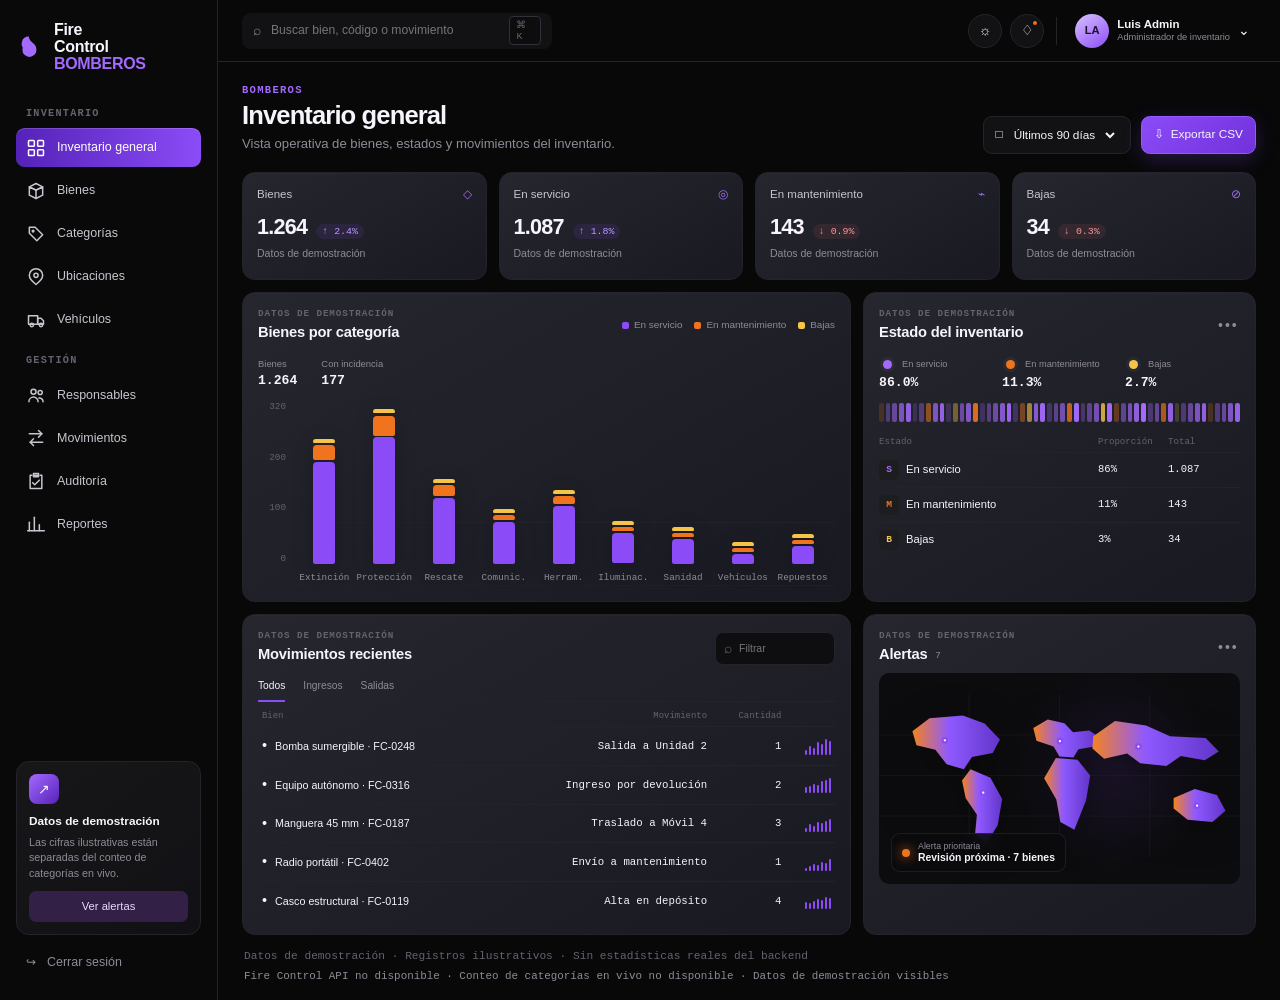
==== frontend/index.html @ 072c1e14 "build dashboard v1" ====
<!doctype html>
<html lang="es">
<head>
  <meta charset="utf-8">
  <meta name="viewport" content="width=device-width, initial-scale=1">
  <meta name="description" content="Panel de demostración de inventario para Fire Control Bomberos.">
  <title>Fire Control — Inventario general</title>
  <link rel="stylesheet" href="css/tokens.css">
  <link rel="stylesheet" href="css/components.css">
  <link rel="stylesheet" href="css/layout.css">
  <script src="js/data.js" defer></script>
  <script src="js/render.js" defer></script>
  <script src="js/app.js" defer></script>
</head>
<body>
  <a class="skip-link" href="#main-content">Saltar al contenido del inventario</a>
  <div class="app-shell">
    <aside class="sidebar" aria-label="Navegación principal">
      <a class="brand" href="#main-content" aria-label="Fire Control Bomberos, inventario general">
        <span class="brand-mark" aria-hidden="true">
          <svg viewBox="0 0 24 24" fill="var(--violet-bright)" xmlns="http://www.w3.org/2000/svg">
            <path d="M8.5 14.5A6 6 0 0 1 11 3c0 2.5 2 4.5 4 6 1.5 1.1 2.5 3 2.5 5.5a6 6 0 0 1-12 0c0-1.5.5-3.5 3-6 0 2.5 0 4 0 6Z"/>
          </svg>
        </span>
        <span class="brand-name"><span>Fire</span><span>Control</span><span>BOMBEROS</span></span>
      </a>

      <nav class="primary-nav" aria-label="Secciones del inventario">
        <p class="nav-label">Inventario</p>
        <button class="nav-item is-active" type="button" data-view="Inventario general" aria-current="page">
          <span class="nav-icon" aria-hidden="true"><svg viewBox="0 0 24 24" fill="none" stroke="currentColor" stroke-width="1.8" stroke-linecap="round" stroke-linejoin="round"><rect x="3" y="3" width="7" height="7" rx="1"/><rect x="14" y="3" width="7" height="7" rx="1"/><rect x="3" y="14" width="7" height="7" rx="1"/><rect x="14" y="14" width="7" height="7" rx="1"/></svg></span><span>Inventario general</span>
        </button>
        <button class="nav-item" type="button" data-view="Bienes">
          <span class="nav-icon" aria-hidden="true"><svg viewBox="0 0 24 24" fill="none" stroke="currentColor" stroke-width="1.8" stroke-linecap="round" stroke-linejoin="round"><path d="m4 7 8-4 8 4-8 4-8-4Z"/><path d="m4 7 8 4 8-4v10l-8 4-8-4V7Z"/><path d="M12 11v10"/></svg></span><span>Bienes</span>
        </button>
        <button class="nav-item" type="button" data-view="Categorías">
          <span class="nav-icon" aria-hidden="true"><svg viewBox="0 0 24 24" fill="none" stroke="currentColor" stroke-width="1.8" stroke-linecap="round" stroke-linejoin="round"><path d="M20 13 13 20l-9-9V4h7l9 9Z"/><circle cx="8.5" cy="8.5" r="1"/></svg></span><span>Categorías</span>
        </button>
        <button class="nav-item" type="button" data-view="Ubicaciones">
          <span class="nav-icon" aria-hidden="true"><svg viewBox="0 0 24 24" fill="none" stroke="currentColor" stroke-width="1.8" stroke-linecap="round" stroke-linejoin="round"><path d="M20 10c0 5-8 11-8 11S4 15 4 10a8 8 0 1 1 16 0Z"/><circle cx="12" cy="10" r="2.5"/></svg></span><span>Ubicaciones</span>
        </button>
        <button class="nav-item" type="button" data-view="Vehículos">
          <span class="nav-icon" aria-hidden="true"><svg viewBox="0 0 24 24" fill="none" stroke="currentColor" stroke-width="1.8" stroke-linecap="round" stroke-linejoin="round"><path d="M3 7h11v10H3z"/><path d="M14 10h4l3 3v4h-7z"/><circle cx="7" cy="18" r="2"/><circle cx="18" cy="18" r="2"/></svg></span><span>Vehículos</span>
        </button>

        <p class="nav-label">Gestión</p>
        <button class="nav-item" type="button" data-view="Responsables">
          <span class="nav-icon" aria-hidden="true"><svg viewBox="0 0 24 24" fill="none" stroke="currentColor" stroke-width="1.8" stroke-linecap="round" stroke-linejoin="round"><circle cx="9" cy="8" r="3"/><path d="M3.5 20a5.5 5.5 0 0 1 11 0"/><circle cx="17" cy="9" r="2.5"/><path d="M15.5 15.5a4.5 4.5 0 0 1 5 4.5"/></svg></span><span>Responsables</span>
        </button>
        <button class="nav-item" type="button" data-view="Movimientos">
          <span class="nav-icon" aria-hidden="true"><svg viewBox="0 0 24 24" fill="none" stroke="currentColor" stroke-width="1.8" stroke-linecap="round" stroke-linejoin="round"><path d="M4 7h15"/><path d="m15 3 4 4-4 4"/><path d="M20 17H5"/><path d="m9 13-4 4 4 4"/></svg></span><span>Movimientos</span>
        </button>
        <button class="nav-item" type="button" data-view="Auditoría">
          <span class="nav-icon" aria-hidden="true"><svg viewBox="0 0 24 24" fill="none" stroke="currentColor" stroke-width="1.8" stroke-linecap="round" stroke-linejoin="round"><path d="M9 5h6"/><path d="M9 3h6v4H9z"/><path d="M7 5H5v16h14V5h-2"/><path d="m8 14 2.5 2.5L16 11"/></svg></span><span>Auditoría</span>
        </button>
        <button class="nav-item" type="button" data-view="Reportes">
          <span class="nav-icon" aria-hidden="true"><svg viewBox="0 0 24 24" fill="none" stroke="currentColor" stroke-width="1.8" stroke-linecap="round" stroke-linejoin="round"><path d="M4 20V10"/><path d="M10 20V4"/><path d="M16 20v-7"/><path d="M22 20H2"/></svg></span><span>Reportes</span>
        </button>
      </nav>

      <section class="upgrade-card" aria-label="Aviso sobre los datos">
        <span class="upgrade-icon" aria-hidden="true">↗</span>
        <strong>Datos de demostración</strong>
        <p>Las cifras ilustrativas están separadas del conteo de categorías en vivo.</p>
        <button type="button" data-view="Alertas">Ver alertas</button>
      </section>
      <button class="logout-button" type="button"><span aria-hidden="true">↪</span> Cerrar sesión</button>
    </aside>

    <div class="workspace">
      <header class="topbar">
        <button class="mobile-menu" type="button" aria-label="Abrir navegación" aria-expanded="false" aria-controls="mobile-nav">☰</button>
        <form class="global-search" role="search">
          <label class="sr-only" for="global-search">Buscar en el inventario</label>
          <span aria-hidden="true">⌕</span>
          <input id="global-search" type="search" placeholder="Buscar bien, código o movimiento" autocomplete="off">
          <kbd>⌘ K</kbd>
        </form>
        <div class="topbar-actions">
          <button class="icon-button" type="button" aria-label="Alternar brillo reducido" id="brightness-toggle">☼</button>
          <button class="icon-button notification-button" type="button" aria-label="Notificaciones">♢<span></span></button>
          <span class="topbar-divider" aria-hidden="true"></span>
          <button class="profile-button" type="button" aria-label="Abrir menú de perfil">
            <span class="avatar" aria-hidden="true">LA</span>
            <span class="profile-copy"><strong>Luis Admin</strong><small>Administrador de inventario</small></span>
            <span aria-hidden="true">⌄</span>
          </button>
        </div>
      </header>

      <nav class="mobile-nav" id="mobile-nav" aria-label="Navegación móvil" hidden>
        <button class="is-active" type="button" data-view="Inventario general">Inventario general</button>
        <button type="button" data-view="Bienes">Bienes</button>
        <button type="button" data-view="Movimientos">Movimientos</button>
        <button type="button" data-view="Alertas">Alertas</button>
      </nav>

      <main id="main-content" tabindex="-1">
        <section class="page-heading" aria-labelledby="page-title">
          <div>
            <p class="eyebrow">BOMBEROS</p>
            <h1 id="page-title">Inventario general</h1>
            <p id="page-subtitle">Vista operativa de bienes, estados y movimientos del inventario.</p>
          </div>
          <div class="heading-actions">
            <label class="date-control">
              <span aria-hidden="true">□</span>
              <span class="sr-only">Período de referencia</span>
              <select id="date-range">
                <option value="30">Últimos 30 días</option>
                <option value="90" selected>Últimos 90 días</option>
                <option value="180">Últimos 6 meses</option>
              </select>
            </label>
            <button class="export-button" id="export-button" type="button"><span aria-hidden="true">⇩</span> Exportar CSV</button>
          </div>
        </section>

        <section class="kpi-grid" id="kpi-grid" aria-label="Indicadores de inventario con datos de demostración"></section>

        <section class="dashboard-grid" aria-label="Detalle del inventario">
          <article class="panel analytics-panel">
            <header class="panel-header">
              <div><p class="panel-kicker">Datos de demostración</p><h2>Bienes por categoría</h2></div>
              <div class="legend" aria-label="Referencias del gráfico">
                <span><i class="violet"></i>En servicio</span><span><i class="orange"></i>En mantenimiento</span><span><i class="yellow"></i>Bajas</span>
              </div>
            </header>
            <div class="chart-summary" id="chart-summary"></div>
            <div class="bar-chart-wrap">
              <div class="chart-y-axis" aria-hidden="true"><span>320</span><span>200</span><span>100</span><span>0</span></div>
              <div class="bar-chart" id="bar-chart" role="img" aria-label="Gráfico apilado de bienes por categoría con datos de demostración"></div>
            </div>
          </article>

          <article class="panel channels-panel">
            <header class="panel-header"><div><p class="panel-kicker">Datos de demostración</p><h2>Estado del inventario</h2></div><button class="more-button" aria-label="Más opciones de estado" type="button">•••</button></header>
            <div class="channel-totals" id="channel-totals"></div>
            <div class="signal-strip" id="signal-strip" aria-hidden="true"></div>
            <div class="channel-list-header" aria-hidden="true"><span>Estado</span><span>Proporción</span><span>Total</span></div>
            <ul class="channel-list" id="channel-list"></ul>
          </article>

          <article class="panel countries-panel">
            <header class="panel-header panel-header-search">
              <div><p class="panel-kicker">Datos de demostración</p><h2>Movimientos recientes</h2></div>
              <label class="table-search"><span aria-hidden="true">⌕</span><span class="sr-only">Filtrar movimientos</span><input id="country-search" type="search" placeholder="Filtrar"></label>
            </header>
            <div class="table-tabs" role="tablist" aria-label="Tipo de movimiento">
              <button class="is-active" type="button" role="tab" aria-selected="true">Todos</button>
              <button type="button" role="tab" aria-selected="false">Ingresos</button>
              <button type="button" role="tab" aria-selected="false">Salidas</button>
            </div>
            <div class="table-scroll">
              <table>
                <thead><tr><th scope="col">Bien</th><th scope="col">Movimiento</th><th scope="col">Cantidad</th><th scope="col"><span class="sr-only">Actividad reciente</span></th></tr></thead>
                <tbody id="country-table-body"></tbody>
              </table>
            </div>
          </article>

          <article class="panel map-panel">
            <header class="panel-header"><div><p class="panel-kicker">Datos de demostración</p><h2>Alertas <span class="count-badge">7</span></h2></div><button class="more-button" aria-label="Más opciones de alertas" type="button">•••</button></header>
            <div class="map-stage" role="img" aria-label="Resumen visual ilustrativo de alertas por ubicación operativa">
              <svg viewBox="0 0 800 360" aria-hidden="true" focusable="false">
                <defs><linearGradient id="mapGradient" x1="0" x2="1"><stop stop-color="#f48220"/><stop offset=".42" stop-color="#8e59ff"/><stop offset="1" stop-color="#6235c9"/></linearGradient></defs>
                <g class="map-grid"><path d="M0 90H800M0 180H800M0 270H800M200 0V360M400 0V360M600 0V360"/></g>
                <g fill="url(#mapGradient)">
                  <path d="M74 82l38-29 74-6 48 18 34 35-16 30-46 9-18 27-38-11-25-32-42-10z"/>
                  <path d="M203 166l44 19 26 47-10 58-25 40-25-21 4-42-25-37-8-39z"/>
                  <path d="M342 75l32-19 37 8 19 20 36-4 27 18-12 17-39 7-11 18-31-2-13-22-38-13z"/>
                  <path d="M392 141l48 4 28 35-9 55-26 65-31-17-9-50-27-47z"/>
                  <path d="M475 93l48-34 69 10 53 24 79 4 29 30-31 19-53-9-32 22-58-6-29-22-51 12-26-23z"/>
                  <path d="M653 230l47-20 49 13 19 35-29 25-55-5-31-25z"/>
                </g>
                <g class="map-points"><circle cx="146" cy="102" r="5"/><circle cx="231" cy="218" r="5"/><circle cx="401" cy="104" r="5"/><circle cx="575" cy="116" r="5"/><circle cx="705" cy="247" r="5"/></g>
              </svg>
              <div class="map-callout"><span></span><div><small>Alerta prioritaria</small><strong>Revisión próxima · 7 bienes</strong></div></div>
            </div>
          </article>
        </section>
        <p class="data-note">Datos de demostración · Registros ilustrativos · Sin estadísticas reales del backend</p>
        <p class="api-status" id="api-status" role="status" aria-live="polite">Fire Control API · Verificando categorías en vivo…</p>
      </main>
    </div>
  </div>
  <div class="toast" id="toast" role="status" aria-live="polite"></div>
</body>
</html>
---- frontend/css/tokens.css ----
:root {
  color-scheme: dark;
  --page: #272727;
  --shell: #080809;
  --sidebar: #09090a;
  --surface: #121214;
  --surface-raised: #171719;
  --surface-soft: #1d1d20;
  --text: #f7f5fb;
  --text-soft: #c8c5ce;
  --muted: #8f8b98;
  --faint: #66626f;
  --border: #252329;
  --border-strong: #34303a;
  --violet: #8b4cf7;
  --violet-bright: #a46aff;
  --violet-deep: #5522b8;
  --orange: #ef741d;
  --yellow: #f6c548;
  --green: #57cf8c;
  --red: #ff6b70;
  --focus: #c6a4ff;
  --font-sans: ui-sans-serif, -apple-system, BlinkMacSystemFont, "Segoe UI", sans-serif;
  --font-mono: ui-monospace, "SFMono-Regular", Consolas, "Liberation Mono", monospace;
  --space-1: .25rem;
  --space-2: .5rem;
  --space-3: .75rem;
  --space-4: 1rem;
  --space-5: 1.25rem;
  --space-6: 1.5rem;
  --space-8: 2rem;
  --radius-sm: .55rem;
  --radius-md: .8rem;
  --radius-lg: 1.15rem;
  --radius-shell: 2rem;
  --shadow-shell: 0 28px 80px rgba(0,0,0,.36), inset 0 0 0 1px rgba(255,255,255,.08);
  --sidebar-width: 218px;
  --topbar-height: 62px;
}

* { box-sizing: border-box; }
html { background: var(--page); }
body { margin: 0; min-width: 320px; min-height: 100vh; background: radial-gradient(circle at 50% 10%, #313131 0, var(--page) 48%, #202020 100%); color: var(--text); font-family: var(--font-sans); font-size: 14px; line-height: 1.5; }
button, input, select { font: inherit; }
button, select { cursor: pointer; }
button { color: inherit; }
a { color: inherit; }
::selection { background: var(--violet); color: white; }
:focus-visible { outline: 2px solid var(--focus); outline-offset: 3px; }
.sr-only { position: absolute; width: 1px; height: 1px; padding: 0; margin: -1px; overflow: hidden; clip: rect(0,0,0,0); white-space: nowrap; border: 0; }
.skip-link { position: fixed; z-index: 100; top: .75rem; left: .75rem; transform: translateY(-160%); background: var(--text); color: #111; padding: .7rem 1rem; border-radius: .5rem; text-decoration: none; font-weight: 700; }
.skip-link:focus { transform: translateY(0); }
---- frontend/css/components.css ----
.brand { display: flex; align-items: center; gap: 10px; min-height: 38px; margin-bottom: 24px; text-decoration: none; }
.brand-mark { width: 28px; height: 28px; flex: 0 0 28px; display: grid; place-items: center; color: var(--violet); }
.brand-mark svg { display: block; width: 28px; height: 28px; }
.brand-name { display: grid; gap: 1px; min-width: 0; font-weight: 760; font-size: 1rem; line-height: 1; letter-spacing: -.02em; }
.brand-name span { display: block; white-space: nowrap; }
.brand-name span:last-child { color: var(--violet-bright); }
@media (max-width: 1100px) { .brand-name { display: none; } }
.primary-nav { display: flex; flex-direction: column; gap: 4px; }
.nav-label { margin: 12px 10px 6px; color: var(--faint); font: 700 .64rem/1 var(--font-mono); text-transform: uppercase; letter-spacing: .12em; }
.nav-item, .logout-button { position: relative; width: 100%; display: flex; align-items: center; gap: 11px; min-height: 39px; padding: 8px 10px; border: 0; border-radius: .55rem; background: transparent; color: var(--text-soft); text-align: left; font-size: .78rem; }
.nav-item:hover, .logout-button:hover { background: var(--surface); color: var(--text); }
.nav-item.is-active { background: linear-gradient(90deg, var(--violet-deep), var(--violet)); color: white; box-shadow: inset 0 1px rgba(255,255,255,.16); }
.nav-icon { width: 20px; height: 20px; flex: 0 0 20px; display: grid; place-items: center; color: currentColor; }.nav-icon svg { display: block; width: 20px; height: 20px; }.nav-count { margin-left: auto; min-width: 20px; padding: 1px 5px; border-radius: 999px; background: rgba(255,255,255,.11); text-align: center; font: .64rem var(--font-mono); }
.channel-dot { width: 9px; height: 9px; margin-inline: 4px 5px; border-radius: 50%; box-shadow: 0 0 0 3px rgba(255,255,255,.04); }.violet { background: var(--violet); }.orange { background: var(--orange); }.yellow { background: var(--yellow); }
.upgrade-card { margin-top: auto; padding: 12px; border: 1px solid var(--border); border-radius: var(--radius-md); background: linear-gradient(145deg, var(--surface-raised), #111014); }
.upgrade-icon { display: grid; place-items: center; width: 30px; height: 30px; margin-bottom: 9px; border-radius: .5rem; background: linear-gradient(135deg, var(--violet-bright), var(--violet-deep)); }
.upgrade-card strong { display: block; font-size: .74rem; }.upgrade-card p { margin: 4px 0 10px; color: var(--muted); font-size: .67rem; line-height: 1.45; }.upgrade-card button { width: 100%; padding: 7px 8px; border: 0; border-radius: .45rem; background: #332047; color: #e8dcff; font-size: .7rem; }
.logout-button { margin-top: 8px; color: var(--muted); }
.global-search { display: flex; align-items: center; gap: 8px; width: min(310px, 35vw); min-height: 36px; padding: 0 10px; border: 1px solid transparent; border-radius: .55rem; background: var(--surface); color: var(--muted); }
.global-search:focus-within { border-color: var(--violet); }.global-search input { min-width: 0; width: 100%; border: 0; outline: 0; background: transparent; color: var(--text); font-size: .76rem; }.global-search kbd { padding: 2px 6px; border: 1px solid var(--border-strong); border-radius: 4px; background: #0d0d0e; color: var(--faint); font: .62rem var(--font-mono); }
.topbar-actions, .profile-button { display: flex; align-items: center; gap: 8px; }.icon-button, .more-button { display: grid; place-items: center; width: 34px; height: 34px; border: 1px solid var(--border); border-radius: 50%; background: var(--surface); }.icon-button:hover { border-color: var(--border-strong); background: var(--surface-raised); }.notification-button { position: relative; }.notification-button span { position: absolute; top: 5px; right: 5px; width: 6px; height: 6px; border: 1px solid var(--shell); border-radius: 50%; background: var(--orange); }.topbar-divider { width: 1px; height: 28px; background: var(--border); margin: 0 4px; }
.profile-button { border: 0; background: transparent; text-align: left; }.avatar { display: grid; place-items: center; width: 34px; height: 34px; border-radius: 50%; background: linear-gradient(145deg, #d8c2ff, var(--violet)); color: #1d1030; font-weight: 800; font-size: .7rem; }.profile-copy { display: grid; line-height: 1.2; }.profile-copy strong { font-size: .72rem; }.profile-copy small { color: var(--muted); font-size: .58rem; }
.date-control, .export-button { display: flex; align-items: center; justify-content: center; gap: 7px; min-height: 38px; padding: 0 12px; border: 1px solid var(--border); border-radius: .55rem; background: var(--surface); font-size: .74rem; }.date-control select { border: 0; outline: 0; color: var(--text); background: transparent; }.export-button { border-color: #955aff; background: linear-gradient(135deg, var(--violet), #7132dc); box-shadow: 0 6px 20px rgba(139,76,247,.22); }
.kpi-card, .panel { border: 1px solid var(--border); background: linear-gradient(150deg, #25262e 0%, #191922 100%); box-shadow: inset 0 1px rgba(255,255,255,.018); }
.kpi-card { min-height: 108px; padding: 13px 14px; border-radius: var(--radius-md); }.kpi-top { display: flex; align-items: center; justify-content: space-between; color: var(--text-soft); font-size: .72rem; }.kpi-icon { color: var(--violet-bright); font-family: var(--font-mono); }.kpi-value-row { display: flex; align-items: baseline; gap: 9px; margin: 8px 0 3px; }.kpi-value { font-size: 1.35rem; font-weight: 720; letter-spacing: -.035em; font-variant-numeric: tabular-nums; }.trend { padding: 2px 6px; border-radius: 999px; font: .62rem var(--font-mono); }.trend.up { color: #b99aff; background: rgba(139,76,247,.11); }.trend.down { color: #ff969a; background: rgba(255,107,112,.09); }.kpi-note { margin: 0; color: var(--muted); font-size: .66rem; }
.panel { min-width: 0; padding: 15px; border-radius: var(--radius-md); }.panel-header { display: flex; align-items: center; justify-content: space-between; gap: 12px; }.panel-header h2 { margin: 0; font-size: .92rem; letter-spacing: -.015em; }.panel-kicker { margin: 0 0 2px; color: var(--faint); font: 600 .58rem/1.2 var(--font-mono); text-transform: uppercase; letter-spacing: .1em; }.more-button { width: 28px; height: 28px; border: 0; background: transparent; color: var(--muted); letter-spacing: 2px; }
.legend { display: flex; align-items: center; justify-content: flex-end; gap: 12px; color: var(--muted); font-size: .62rem; }.legend span { display: flex; align-items: center; gap: 5px; }.legend i { display: block; width: 7px; height: 7px; border-radius: 2px; }
.chart-summary { display: flex; gap: 24px; margin: 14px 0 3px; }.chart-summary span { display: grid; gap: 2px; color: var(--muted); font-size: .59rem; }.chart-summary strong { color: var(--text); font: 700 .82rem var(--font-mono); }
.bar-chart-wrap { display: grid; grid-template-columns: 34px minmax(0,1fr); height: 190px; margin-top: 8px; }.chart-y-axis { display: flex; flex-direction: column; justify-content: space-between; padding: 5px 6px 22px 0; color: var(--faint); font: .58rem var(--font-mono); text-align: right; }.bar-chart { position: relative; display: flex; align-items: flex-end; justify-content: space-around; gap: 9px; padding: 5px 7px 22px; background: repeating-linear-gradient(to bottom, transparent 0, transparent calc(33.333% - 1px), var(--border) 33.333%); }.bar-group { height: 100%; flex: 1; display: flex; align-items: flex-end; justify-content: center; position: relative; }.bar-stack { width: min(22px, 70%); display: flex; flex-direction: column-reverse; gap: 2px; filter: drop-shadow(0 5px 10px rgba(0,0,0,.2)); }.bar-segment { min-height: 4px; border-radius: 4px 4px 2px 2px; transform-origin: bottom; animation: rise .65s ease both; }.bar-label { position: absolute; bottom: -19px; color: var(--muted); font: .58rem var(--font-mono); }.bar-group:hover .bar-stack { filter: brightness(1.14) drop-shadow(0 5px 12px rgba(139,76,247,.18)); }
@keyframes rise { from { transform: scaleY(.15); opacity: .2; } }
@media (prefers-reduced-motion: reduce) { *, *::before, *::after { scroll-behavior: auto !important; animation-duration: .01ms !important; animation-iteration-count: 1 !important; } }
.channel-totals { display: grid; grid-template-columns: repeat(3, 1fr); gap: 8px; margin-top: 15px; }.channel-total { min-width: 0; }.channel-total small { display: flex; align-items: center; gap: 5px; color: var(--muted); font-size: .58rem; }.channel-total strong { display: block; margin-top: 3px; font: 700 .82rem var(--font-mono); }.signal-strip { display: flex; gap: 2px; height: 19px; margin: 13px 0 14px; overflow: hidden; }.signal-strip i { flex: 1; min-width: 2px; border-radius: 2px; background: var(--violet); opacity: var(--signal-opacity, .5); }.channel-list-header, .channel-row { display: grid; grid-template-columns: 1fr 62px 72px; align-items: center; gap: 8px; }.channel-list-header { padding-bottom: 5px; color: var(--faint); font: .57rem var(--font-mono); }.channel-list { margin: 0; padding: 0; list-style: none; }.channel-row { min-height: 35px; border-top: 1px solid var(--border); font-size: .7rem; }.channel-row > span:nth-child(n+2) { font-family: var(--font-mono); font-size: .66rem; }.channel-name { display: flex; align-items: center; gap: 7px; }.channel-symbol { display: grid; place-items: center; width: 20px; height: 20px; border-radius: 5px; background: var(--surface-soft); color: var(--channel-color); font: 800 .6rem var(--font-mono); }
.panel-header-search { align-items: flex-end; }.table-search { display: flex; align-items: center; gap: 5px; width: 120px; padding: 5px 8px; border: 1px solid var(--border); border-radius: .5rem; background: #0e0e10; color: var(--faint); }.table-search:focus-within { border-color: var(--violet); }.table-search input { min-width: 0; width: 100%; border: 0; outline: 0; background: transparent; color: var(--text); font-size: .65rem; }.table-tabs { display: flex; gap: 18px; margin-top: 13px; border-bottom: 1px solid var(--border); }.table-tabs button { position: relative; padding: 0 0 8px; border: 0; background: none; color: var(--muted); font-size: .64rem; }.table-tabs button.is-active { color: var(--text); }.table-tabs button.is-active::after { content: ''; position: absolute; left: 0; right: 0; bottom: -1px; height: 2px; background: var(--violet); }.table-scroll { overflow-x: auto; } table { width: 100%; border-collapse: collapse; font-size: .67rem; } th { padding: 9px 4px 5px; color: var(--faint); font: 500 .56rem var(--font-mono); text-align: left; } td { padding: 8px 4px; border-top: 1px solid var(--border); } th:nth-child(n+2), td:nth-child(n+2) { text-align: right; font-family: var(--font-mono); }.country-name { display: flex; align-items: center; gap: 8px; white-space: nowrap; }.flag { font-size: .9rem; }.sparkline { display: flex; align-items: flex-end; justify-content: flex-end; gap: 2px; height: 17px; }.sparkline i { width: 2px; border-radius: 1px; background: var(--violet); }
.count-badge { display: inline-block; margin-left: 4px; color: var(--muted); font: .58rem var(--font-mono); vertical-align: middle; }.map-stage { position: relative; min-height: 205px; margin-top: 8px; overflow: hidden; border-radius: .65rem; background: radial-gradient(circle at 65% 45%, rgba(139,76,247,.12), transparent 38%), #0c0c0e; }.map-stage svg { width: 100%; height: 100%; min-height: 205px; filter: drop-shadow(0 8px 18px rgba(0,0,0,.3)); }.map-grid { fill: none; stroke: #242127; stroke-width: 1; }.map-points circle { fill: #fff; stroke: var(--violet); stroke-width: 5; }.map-callout { position: absolute; left: 12px; bottom: 12px; display: flex; align-items: center; gap: 8px; padding: 7px 10px; border: 1px solid rgba(255,255,255,.08); border-radius: .55rem; background: rgba(11,11,13,.84); backdrop-filter: blur(8px); }.map-callout > span { width: 8px; height: 8px; border-radius: 50%; background: var(--orange); box-shadow: 0 0 12px var(--orange); }.map-callout div { display: grid; line-height: 1.2; }.map-callout small { color: var(--muted); font-size: .55rem; }.map-callout strong { font-size: .65rem; }
.toast { position: fixed; right: 22px; bottom: 22px; z-index: 50; max-width: min(330px, calc(100vw - 32px)); padding: 11px 14px; border: 1px solid var(--border-strong); border-radius: .65rem; background: #18161c; box-shadow: 0 12px 32px rgba(0,0,0,.35); opacity: 0; transform: translateY(10px); pointer-events: none; transition: .2s ease; }.toast.is-visible { opacity: 1; transform: translateY(0); }
body.is-dimmed { --surface: #0e0e10; --surface-raised: #121214; --text: #e6e3ea; }
.api-status { margin: 5px 2px 0; color: var(--muted); font: .68rem var(--font-mono); }
.api-status[data-state="connected"] { color: #b99aff; }
---- frontend/css/layout.css ----
.app-shell { width: 100%; min-height: 100vh; margin: 0; display: grid; grid-template-columns: var(--sidebar-width) minmax(0, 1fr); overflow: hidden; background: var(--shell); border-radius: 0; box-shadow: none; border: 0; }
.sidebar { min-width: 0; display: flex; flex-direction: column; padding: 22px 16px 18px; border-right: 1px solid var(--border); background: var(--sidebar); }
.workspace { min-width: 0; }
.topbar { height: var(--topbar-height); display: flex; align-items: center; justify-content: space-between; gap: 18px; padding: 0 24px; border-bottom: 1px solid var(--border); }
main { padding: 22px 24px 18px; }
.page-heading { display: flex; align-items: flex-end; justify-content: space-between; gap: 20px; margin-bottom: 18px; }
.page-heading h1 { margin: 0; font-size: clamp(1.45rem, 2vw, 2rem); letter-spacing: -.035em; line-height: 1.1; }
.page-heading > div > p:last-child { margin: 5px 0 0; color: var(--muted); font-size: .82rem; }
.eyebrow { margin: 0 0 4px; color: var(--violet-bright); font: 700 .66rem/1.2 var(--font-mono); text-transform: uppercase; letter-spacing: .12em; }
.heading-actions { display: flex; gap: 10px; }
.kpi-grid { display: grid; grid-template-columns: repeat(4, minmax(0, 1fr)); gap: 12px; margin-bottom: 12px; }
.dashboard-grid { display: grid; grid-template-columns: minmax(0, 1.55fr) minmax(285px, 1fr); gap: 12px; }
.countries-panel, .map-panel { min-height: 270px; }
.mobile-menu, .mobile-nav { display: none; }
.data-note { margin: 13px 2px 0; color: var(--faint); font-size: .7rem; font-family: var(--font-mono); }

@media (max-width: 1100px) {
  :root { --sidebar-width: 82px; }
  .app-shell { width: 100%; margin: 0; min-height: 100vh; }
  .brand { justify-content: center; }
  .brand-name, .nav-label, .nav-item > span:not(.nav-icon):not(.channel-dot):not(.nav-count), .upgrade-card p, .upgrade-card strong, .logout-button { font-size: 0; }
  .nav-item { justify-content: center; padding-inline: 8px; }
  .nav-count { position: absolute; right: 7px; }
  .upgrade-card { min-height: 74px; display: grid; place-items: center; padding: 10px; }
  .upgrade-card button { font-size: 0; width: 38px; height: 32px; }
  .upgrade-card button::after { content: '↗'; font-size: 1rem; }
  main { padding-inline: 18px; }
}

@media (max-width: 860px) {
  .dashboard-grid { grid-template-columns: 1fr; }
  .kpi-grid { grid-template-columns: repeat(2, minmax(0, 1fr)); }
  .analytics-panel, .channels-panel, .countries-panel, .map-panel { min-height: auto; }
}

@media (max-width: 650px) {
  body { background: var(--shell); }
  .app-shell { width: 100%; min-height: 100vh; margin: 0; display: block; border: 0; border-radius: 0; }
  .sidebar { display: none; }
  .topbar { position: sticky; top: 0; z-index: 20; height: 58px; padding: 0 14px; background: rgba(8,8,9,.94); backdrop-filter: blur(16px); }
  .mobile-menu { display: grid; place-items: center; width: 40px; height: 40px; border: 1px solid var(--border); background: var(--surface); border-radius: .7rem; }
  .global-search { flex: 1; }
  .global-search kbd, .topbar-actions .icon-button, .topbar-divider, .profile-copy, .profile-button > span:last-child { display: none; }
  .profile-button { padding: 0; }
  .mobile-nav { position: sticky; top: 58px; z-index: 19; display: flex; gap: 7px; overflow-x: auto; padding: 10px 14px; background: rgba(8,8,9,.97); border-bottom: 1px solid var(--border); }
  .mobile-nav[hidden] { display: none; }
  .mobile-nav button { border: 1px solid var(--border); background: var(--surface); padding: 8px 12px; border-radius: 999px; white-space: nowrap; }
  .mobile-nav button.is-active { background: var(--violet); border-color: var(--violet); }
  main { padding: 18px 14px 24px; }
  .page-heading { align-items: flex-start; flex-direction: column; }
  .heading-actions { width: 100%; }
  .date-control, .export-button { flex: 1; min-height: 44px; }
  .kpi-grid { grid-template-columns: 1fr; }
  .dashboard-grid { gap: 10px; }
  .panel { border-radius: .85rem; }
  .panel-header { align-items: flex-start; }
  .analytics-panel .panel-header { flex-direction: column; }
  .legend { width: 100%; justify-content: flex-start; }
  .bar-chart-wrap { height: 220px; }
  .map-stage { min-height: 220px; }
  .channel-list-header, .channel-row { grid-template-columns: 1fr 55px 68px; }
}
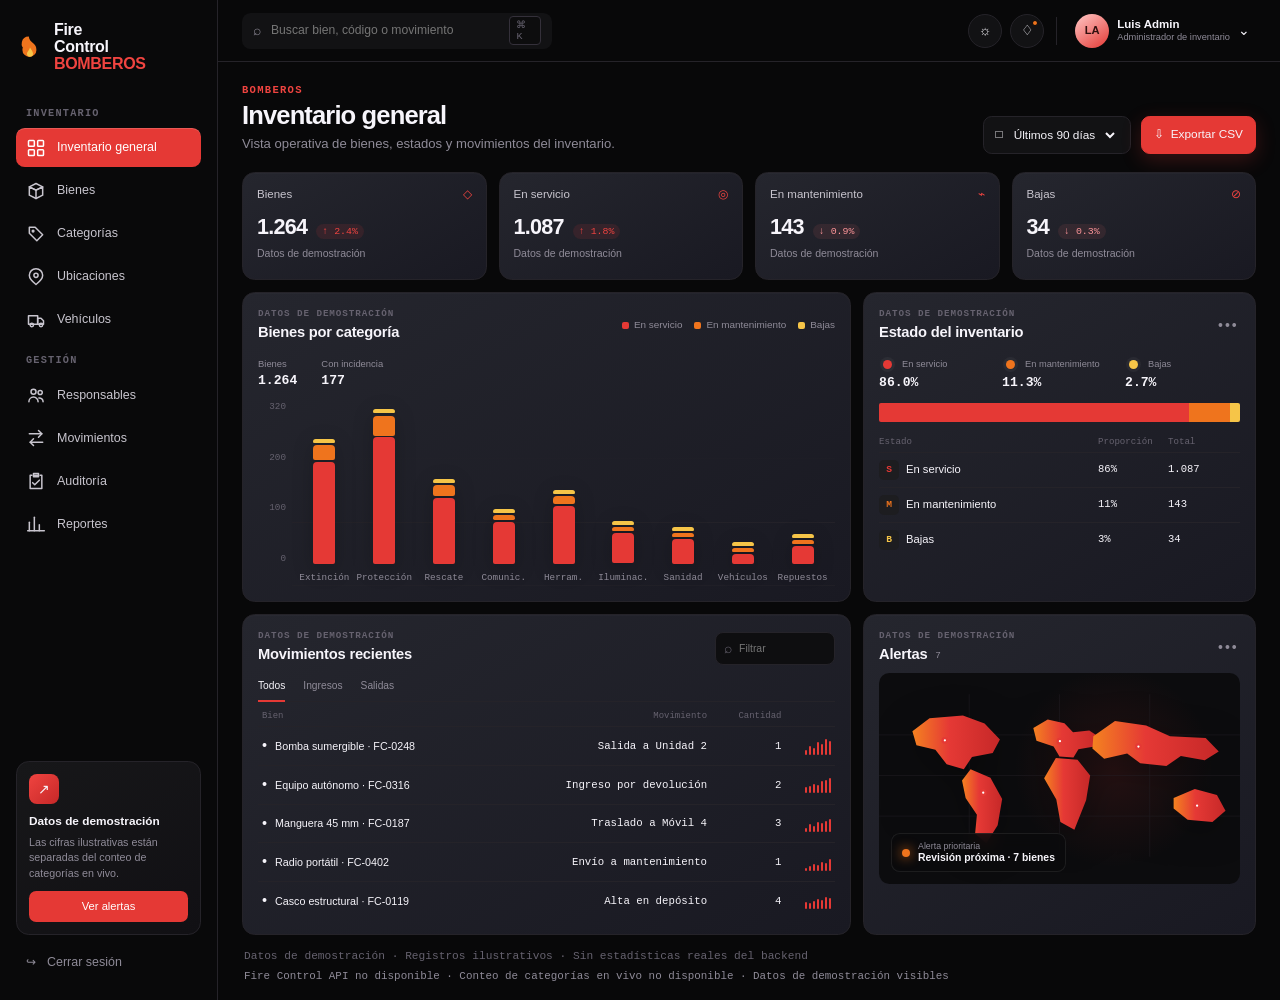
==== commit fbb40ec5: "sort docs and build frontend" ====
--- a/frontend/index.html
+++ b/frontend/index.html
@@ -5,12 +5,13 @@
   <meta name="viewport" content="width=device-width, initial-scale=1">
   <meta name="description" content="Panel de demostración de inventario para Fire Control Bomberos.">
   <title>Fire Control — Inventario general</title>
-  <link rel="stylesheet" href="css/tokens.css">
-  <link rel="stylesheet" href="css/components.css">
-  <link rel="stylesheet" href="css/layout.css">
-  <script src="js/data.js" defer></script>
-  <script src="js/render.js" defer></script>
-  <script src="js/app.js" defer></script>
+  <link rel="stylesheet" href="css/tokens.css?v=20261003-light-theme">
+  <link rel="stylesheet" href="css/components.css?v=20261003-light-theme">
+  <link rel="stylesheet" href="css/layout.css?v=20261003-light-theme">
+  <link rel="stylesheet" href="css/theme-light.css?v=20261003-light-theme">
+  <script src="js/data.js?v=20261003-light-theme" defer></script>
+  <script src="js/render.js?v=20261003-light-theme" defer></script>
+  <script src="js/app.js?v=20261003-light-theme" defer></script>
 </head>
 <body>
   <a class="skip-link" href="#main-content">Saltar al contenido del inventario</a>
@@ -18,8 +19,9 @@
     <aside class="sidebar" aria-label="Navegación principal">
       <a class="brand" href="#main-content" aria-label="Fire Control Bomberos, inventario general">
         <span class="brand-mark" aria-hidden="true">
-          <svg viewBox="0 0 24 24" fill="var(--violet-bright)" xmlns="http://www.w3.org/2000/svg">
-            <path d="M8.5 14.5A6 6 0 0 1 11 3c0 2.5 2 4.5 4 6 1.5 1.1 2.5 3 2.5 5.5a6 6 0 0 1-12 0c0-1.5.5-3.5 3-6 0 2.5 0 4 0 6Z"/>
+          <svg viewBox="0 0 24 24" fill="none" xmlns="http://www.w3.org/2000/svg">
+            <path d="M8.5 14.5A6 6 0 0 1 11 3c0 2.5 2 4.5 4 6 1.5 1.1 2.5 3 2.5 5.5a6 6 0 0 1-12 0c0-1.5.5-3.5 3-6 0 2.5 0 4 0 6Z" fill="var(--orange)"/>
+            <path d="M12 12.5c-.25 1.1-.95 2.15-1.7 3.15-.6.8-.9 1.4-.9 2.2A2.6 2.6 0 0 0 12 20.4a2.6 2.6 0 0 0 2.6-2.55c0-1.55-1.05-2.85-2.6-5.35Z" fill="var(--yellow)"/>
           </svg>
         </span>
         <span class="brand-name"><span>Fire</span><span>Control</span><span>BOMBEROS</span></span>
@@ -77,7 +79,7 @@
           <kbd>⌘ K</kbd>
         </form>
         <div class="topbar-actions">
-          <button class="icon-button" type="button" aria-label="Alternar brillo reducido" id="brightness-toggle">☼</button>
+          <button class="icon-button" type="button" aria-label="Activar modo claro" aria-pressed="false" id="brightness-toggle">☼</button>
           <button class="icon-button notification-button" type="button" aria-label="Notificaciones">♢<span></span></button>
           <span class="topbar-divider" aria-hidden="true"></span>
           <button class="profile-button" type="button" aria-label="Abrir menú de perfil">
@@ -123,7 +125,7 @@
             <header class="panel-header">
               <div><p class="panel-kicker">Datos de demostración</p><h2>Bienes por categoría</h2></div>
               <div class="legend" aria-label="Referencias del gráfico">
-                <span><i class="violet"></i>En servicio</span><span><i class="orange"></i>En mantenimiento</span><span><i class="yellow"></i>Bajas</span>
+                <span><i class="primary"></i>En servicio</span><span><i class="orange"></i>En mantenimiento</span><span><i class="yellow"></i>Bajas</span>
               </div>
             </header>
             <div class="chart-summary" id="chart-summary"></div>
@@ -163,7 +165,7 @@
             <header class="panel-header"><div><p class="panel-kicker">Datos de demostración</p><h2>Alertas <span class="count-badge">7</span></h2></div><button class="more-button" aria-label="Más opciones de alertas" type="button">•••</button></header>
             <div class="map-stage" role="img" aria-label="Resumen visual ilustrativo de alertas por ubicación operativa">
               <svg viewBox="0 0 800 360" aria-hidden="true" focusable="false">
-                <defs><linearGradient id="mapGradient" x1="0" x2="1"><stop stop-color="#f48220"/><stop offset=".42" stop-color="#8e59ff"/><stop offset="1" stop-color="#6235c9"/></linearGradient></defs>
+                <defs><linearGradient id="mapGradient" x1="0" x2="1"><stop stop-color="#f48220"/><stop offset=".42" stop-color="#E53935"/><stop offset="1" stop-color="#C62828"/></linearGradient></defs>
                 <g class="map-grid"><path d="M0 90H800M0 180H800M0 270H800M200 0V360M400 0V360M600 0V360"/></g>
                 <g fill="url(#mapGradient)">
                   <path d="M74 82l38-29 74-6 48 18 34 35-16 30-46 9-18 27-38-11-25-32-42-10z"/>
--- a/frontend/css/tokens.css
+++ b/frontend/css/tokens.css
@@ -12,14 +12,14 @@
   --faint: #66626f;
   --border: #252329;
   --border-strong: #34303a;
-  --violet: #8b4cf7;
-  --violet-bright: #a46aff;
-  --violet-deep: #5522b8;
+  --primary: #E53935;
+  --primary-hover: #F04440;
+  --primary-pressed: #C62828;
   --orange: #ef741d;
   --yellow: #f6c548;
   --green: #57cf8c;
   --red: #ff6b70;
-  --focus: #c6a4ff;
+  --focus: var(--primary-hover);
   --font-sans: ui-sans-serif, -apple-system, BlinkMacSystemFont, "Segoe UI", sans-serif;
   --font-mono: ui-monospace, "SFMono-Regular", Consolas, "Liberation Mono", monospace;
   --space-1: .25rem;
@@ -45,7 +45,7 @@
 button, select { cursor: pointer; }
 button { color: inherit; }
 a { color: inherit; }
-::selection { background: var(--violet); color: white; }
+::selection { background: var(--primary); color: white; }
 :focus-visible { outline: 2px solid var(--focus); outline-offset: 3px; }
 .sr-only { position: absolute; width: 1px; height: 1px; padding: 0; margin: -1px; overflow: hidden; clip: rect(0,0,0,0); white-space: nowrap; border: 0; }
 .skip-link { position: fixed; z-index: 100; top: .75rem; left: .75rem; transform: translateY(-160%); background: var(--text); color: #111; padding: .7rem 1rem; border-radius: .5rem; text-decoration: none; font-weight: 700; }
--- a/frontend/css/components.css
+++ b/frontend/css/components.css
@@ -1,38 +1,44 @@
 .brand { display: flex; align-items: center; gap: 10px; min-height: 38px; margin-bottom: 24px; text-decoration: none; }
-.brand-mark { width: 28px; height: 28px; flex: 0 0 28px; display: grid; place-items: center; color: var(--violet); }
+.brand-mark { width: 28px; height: 28px; flex: 0 0 28px; display: grid; place-items: center; color: var(--primary); }
 .brand-mark svg { display: block; width: 28px; height: 28px; }
 .brand-name { display: grid; gap: 1px; min-width: 0; font-weight: 760; font-size: 1rem; line-height: 1; letter-spacing: -.02em; }
 .brand-name span { display: block; white-space: nowrap; }
-.brand-name span:last-child { color: var(--violet-bright); }
+.brand-name span:last-child { color: var(--primary-hover); }
 @media (max-width: 1100px) { .brand-name { display: none; } }
 .primary-nav { display: flex; flex-direction: column; gap: 4px; }
 .nav-label { margin: 12px 10px 6px; color: var(--faint); font: 700 .64rem/1 var(--font-mono); text-transform: uppercase; letter-spacing: .12em; }
 .nav-item, .logout-button { position: relative; width: 100%; display: flex; align-items: center; gap: 11px; min-height: 39px; padding: 8px 10px; border: 0; border-radius: .55rem; background: transparent; color: var(--text-soft); text-align: left; font-size: .78rem; }
 .nav-item:hover, .logout-button:hover { background: var(--surface); color: var(--text); }
-.nav-item.is-active { background: linear-gradient(90deg, var(--violet-deep), var(--violet)); color: white; box-shadow: inset 0 1px rgba(255,255,255,.16); }
+.nav-item.is-active { background: var(--primary); color: white; box-shadow: inset 0 1px rgba(255,255,255,.16); }
 .nav-icon { width: 20px; height: 20px; flex: 0 0 20px; display: grid; place-items: center; color: currentColor; }.nav-icon svg { display: block; width: 20px; height: 20px; }.nav-count { margin-left: auto; min-width: 20px; padding: 1px 5px; border-radius: 999px; background: rgba(255,255,255,.11); text-align: center; font: .64rem var(--font-mono); }
-.channel-dot { width: 9px; height: 9px; margin-inline: 4px 5px; border-radius: 50%; box-shadow: 0 0 0 3px rgba(255,255,255,.04); }.violet { background: var(--violet); }.orange { background: var(--orange); }.yellow { background: var(--yellow); }
+.channel-dot { width: 9px; height: 9px; margin-inline: 4px 5px; border-radius: 50%; box-shadow: 0 0 0 3px rgba(255,255,255,.04); }.primary { background: var(--primary); }.orange { background: var(--orange); }.yellow { background: var(--yellow); }
 .upgrade-card { margin-top: auto; padding: 12px; border: 1px solid var(--border); border-radius: var(--radius-md); background: linear-gradient(145deg, var(--surface-raised), #111014); }
-.upgrade-icon { display: grid; place-items: center; width: 30px; height: 30px; margin-bottom: 9px; border-radius: .5rem; background: linear-gradient(135deg, var(--violet-bright), var(--violet-deep)); }
-.upgrade-card strong { display: block; font-size: .74rem; }.upgrade-card p { margin: 4px 0 10px; color: var(--muted); font-size: .67rem; line-height: 1.45; }.upgrade-card button { width: 100%; padding: 7px 8px; border: 0; border-radius: .45rem; background: #332047; color: #e8dcff; font-size: .7rem; }
+.upgrade-icon { display: grid; place-items: center; width: 30px; height: 30px; margin-bottom: 9px; border-radius: .5rem; background: linear-gradient(135deg, var(--primary-hover), var(--primary-pressed)); }
+.upgrade-card strong { display: block; font-size: .74rem; }.upgrade-card p { margin: 4px 0 10px; color: var(--muted); font-size: .67rem; line-height: 1.45; }.upgrade-card button { width: 100%; padding: 7px 8px; border: 0; border-radius: .45rem; background: var(--primary); color: white; font-size: .7rem; }
 .logout-button { margin-top: 8px; color: var(--muted); }
 .global-search { display: flex; align-items: center; gap: 8px; width: min(310px, 35vw); min-height: 36px; padding: 0 10px; border: 1px solid transparent; border-radius: .55rem; background: var(--surface); color: var(--muted); }
-.global-search:focus-within { border-color: var(--violet); }.global-search input { min-width: 0; width: 100%; border: 0; outline: 0; background: transparent; color: var(--text); font-size: .76rem; }.global-search kbd { padding: 2px 6px; border: 1px solid var(--border-strong); border-radius: 4px; background: #0d0d0e; color: var(--faint); font: .62rem var(--font-mono); }
+.global-search:focus-within { border-color: var(--primary); }.global-search input { min-width: 0; width: 100%; border: 0; outline: 0; background: transparent; color: var(--text); font-size: .76rem; }.global-search kbd { padding: 2px 6px; border: 1px solid var(--border-strong); border-radius: 4px; background: #0d0d0e; color: var(--faint); font: .62rem var(--font-mono); }
 .topbar-actions, .profile-button { display: flex; align-items: center; gap: 8px; }.icon-button, .more-button { display: grid; place-items: center; width: 34px; height: 34px; border: 1px solid var(--border); border-radius: 50%; background: var(--surface); }.icon-button:hover { border-color: var(--border-strong); background: var(--surface-raised); }.notification-button { position: relative; }.notification-button span { position: absolute; top: 5px; right: 5px; width: 6px; height: 6px; border: 1px solid var(--shell); border-radius: 50%; background: var(--orange); }.topbar-divider { width: 1px; height: 28px; background: var(--border); margin: 0 4px; }
-.profile-button { border: 0; background: transparent; text-align: left; }.avatar { display: grid; place-items: center; width: 34px; height: 34px; border-radius: 50%; background: linear-gradient(145deg, #d8c2ff, var(--violet)); color: #1d1030; font-weight: 800; font-size: .7rem; }.profile-copy { display: grid; line-height: 1.2; }.profile-copy strong { font-size: .72rem; }.profile-copy small { color: var(--muted); font-size: .58rem; }
-.date-control, .export-button { display: flex; align-items: center; justify-content: center; gap: 7px; min-height: 38px; padding: 0 12px; border: 1px solid var(--border); border-radius: .55rem; background: var(--surface); font-size: .74rem; }.date-control select { border: 0; outline: 0; color: var(--text); background: transparent; }.export-button { border-color: #955aff; background: linear-gradient(135deg, var(--violet), #7132dc); box-shadow: 0 6px 20px rgba(139,76,247,.22); }
+.profile-button { border: 0; background: transparent; text-align: left; }.avatar { display: grid; place-items: center; width: 34px; height: 34px; border-radius: 50%; background: linear-gradient(145deg, #ffc8c6, var(--primary)); color: #32100f; font-weight: 800; font-size: .7rem; }.profile-copy { display: grid; line-height: 1.2; }.profile-copy strong { font-size: .72rem; }.profile-copy small { color: var(--muted); font-size: .58rem; }
+.date-control, .export-button { display: flex; align-items: center; justify-content: center; gap: 7px; min-height: 38px; padding: 0 12px; border: 1px solid var(--border); border-radius: .55rem; background: var(--surface); font-size: .74rem; }.date-control select { border: 0; outline: 0; color: var(--text); background: transparent; }.export-button { border-color: var(--primary); background: var(--primary); box-shadow: 0 6px 20px rgba(229,57,53,.22); }
 .kpi-card, .panel { border: 1px solid var(--border); background: linear-gradient(150deg, #25262e 0%, #191922 100%); box-shadow: inset 0 1px rgba(255,255,255,.018); }
-.kpi-card { min-height: 108px; padding: 13px 14px; border-radius: var(--radius-md); }.kpi-top { display: flex; align-items: center; justify-content: space-between; color: var(--text-soft); font-size: .72rem; }.kpi-icon { color: var(--violet-bright); font-family: var(--font-mono); }.kpi-value-row { display: flex; align-items: baseline; gap: 9px; margin: 8px 0 3px; }.kpi-value { font-size: 1.35rem; font-weight: 720; letter-spacing: -.035em; font-variant-numeric: tabular-nums; }.trend { padding: 2px 6px; border-radius: 999px; font: .62rem var(--font-mono); }.trend.up { color: #b99aff; background: rgba(139,76,247,.11); }.trend.down { color: #ff969a; background: rgba(255,107,112,.09); }.kpi-note { margin: 0; color: var(--muted); font-size: .66rem; }
+.kpi-card { min-height: 108px; padding: 13px 14px; border-radius: var(--radius-md); }.kpi-top { display: flex; align-items: center; justify-content: space-between; color: var(--text-soft); font-size: .72rem; }.kpi-icon { color: var(--primary-hover); font-family: var(--font-mono); }.kpi-value-row { display: flex; align-items: baseline; gap: 9px; margin: 8px 0 3px; }.kpi-value { font-size: 1.35rem; font-weight: 720; letter-spacing: -.035em; font-variant-numeric: tabular-nums; }.trend { padding: 2px 6px; border-radius: 999px; font: .62rem var(--font-mono); }.trend.up { color: var(--primary-hover); background: rgba(229,57,53,.11); }.trend.down { color: #ff969a; background: rgba(255,107,112,.09); }.kpi-note { margin: 0; color: var(--muted); font-size: .66rem; }
 .panel { min-width: 0; padding: 15px; border-radius: var(--radius-md); }.panel-header { display: flex; align-items: center; justify-content: space-between; gap: 12px; }.panel-header h2 { margin: 0; font-size: .92rem; letter-spacing: -.015em; }.panel-kicker { margin: 0 0 2px; color: var(--faint); font: 600 .58rem/1.2 var(--font-mono); text-transform: uppercase; letter-spacing: .1em; }.more-button { width: 28px; height: 28px; border: 0; background: transparent; color: var(--muted); letter-spacing: 2px; }
 .legend { display: flex; align-items: center; justify-content: flex-end; gap: 12px; color: var(--muted); font-size: .62rem; }.legend span { display: flex; align-items: center; gap: 5px; }.legend i { display: block; width: 7px; height: 7px; border-radius: 2px; }
 .chart-summary { display: flex; gap: 24px; margin: 14px 0 3px; }.chart-summary span { display: grid; gap: 2px; color: var(--muted); font-size: .59rem; }.chart-summary strong { color: var(--text); font: 700 .82rem var(--font-mono); }
-.bar-chart-wrap { display: grid; grid-template-columns: 34px minmax(0,1fr); height: 190px; margin-top: 8px; }.chart-y-axis { display: flex; flex-direction: column; justify-content: space-between; padding: 5px 6px 22px 0; color: var(--faint); font: .58rem var(--font-mono); text-align: right; }.bar-chart { position: relative; display: flex; align-items: flex-end; justify-content: space-around; gap: 9px; padding: 5px 7px 22px; background: repeating-linear-gradient(to bottom, transparent 0, transparent calc(33.333% - 1px), var(--border) 33.333%); }.bar-group { height: 100%; flex: 1; display: flex; align-items: flex-end; justify-content: center; position: relative; }.bar-stack { width: min(22px, 70%); display: flex; flex-direction: column-reverse; gap: 2px; filter: drop-shadow(0 5px 10px rgba(0,0,0,.2)); }.bar-segment { min-height: 4px; border-radius: 4px 4px 2px 2px; transform-origin: bottom; animation: rise .65s ease both; }.bar-label { position: absolute; bottom: -19px; color: var(--muted); font: .58rem var(--font-mono); }.bar-group:hover .bar-stack { filter: brightness(1.14) drop-shadow(0 5px 12px rgba(139,76,247,.18)); }
+.bar-chart-wrap { display: grid; grid-template-columns: 34px minmax(0,1fr); height: 190px; margin-top: 8px; }.chart-y-axis { display: flex; flex-direction: column; justify-content: space-between; padding: 5px 6px 22px 0; color: var(--faint); font: .58rem var(--font-mono); text-align: right; }.bar-chart { position: relative; display: flex; align-items: flex-end; justify-content: space-around; gap: 9px; padding: 5px 7px 22px; background: repeating-linear-gradient(to bottom, transparent 0, transparent calc(33.333% - 1px), var(--border) 33.333%); }.bar-group { height: 100%; flex: 1; display: flex; align-items: flex-end; justify-content: center; position: relative; }.bar-stack { width: min(22px, 70%); display: flex; flex-direction: column-reverse; gap: 2px; filter: drop-shadow(0 5px 10px rgba(0,0,0,.2)); }.bar-segment { min-height: 4px; border-radius: 4px 4px 2px 2px; transform-origin: bottom; animation: rise .65s ease both; }.bar-label { position: absolute; bottom: -19px; color: var(--muted); font: .58rem var(--font-mono); }.bar-group:hover .bar-stack { filter: brightness(1.14) drop-shadow(0 5px 12px rgba(229,57,53,.18)); }
 @keyframes rise { from { transform: scaleY(.15); opacity: .2; } }
 @media (prefers-reduced-motion: reduce) { *, *::before, *::after { scroll-behavior: auto !important; animation-duration: .01ms !important; animation-iteration-count: 1 !important; } }
-.channel-totals { display: grid; grid-template-columns: repeat(3, 1fr); gap: 8px; margin-top: 15px; }.channel-total { min-width: 0; }.channel-total small { display: flex; align-items: center; gap: 5px; color: var(--muted); font-size: .58rem; }.channel-total strong { display: block; margin-top: 3px; font: 700 .82rem var(--font-mono); }.signal-strip { display: flex; gap: 2px; height: 19px; margin: 13px 0 14px; overflow: hidden; }.signal-strip i { flex: 1; min-width: 2px; border-radius: 2px; background: var(--violet); opacity: var(--signal-opacity, .5); }.channel-list-header, .channel-row { display: grid; grid-template-columns: 1fr 62px 72px; align-items: center; gap: 8px; }.channel-list-header { padding-bottom: 5px; color: var(--faint); font: .57rem var(--font-mono); }.channel-list { margin: 0; padding: 0; list-style: none; }.channel-row { min-height: 35px; border-top: 1px solid var(--border); font-size: .7rem; }.channel-row > span:nth-child(n+2) { font-family: var(--font-mono); font-size: .66rem; }.channel-name { display: flex; align-items: center; gap: 7px; }.channel-symbol { display: grid; place-items: center; width: 20px; height: 20px; border-radius: 5px; background: var(--surface-soft); color: var(--channel-color); font: 800 .6rem var(--font-mono); }
-.panel-header-search { align-items: flex-end; }.table-search { display: flex; align-items: center; gap: 5px; width: 120px; padding: 5px 8px; border: 1px solid var(--border); border-radius: .5rem; background: #0e0e10; color: var(--faint); }.table-search:focus-within { border-color: var(--violet); }.table-search input { min-width: 0; width: 100%; border: 0; outline: 0; background: transparent; color: var(--text); font-size: .65rem; }.table-tabs { display: flex; gap: 18px; margin-top: 13px; border-bottom: 1px solid var(--border); }.table-tabs button { position: relative; padding: 0 0 8px; border: 0; background: none; color: var(--muted); font-size: .64rem; }.table-tabs button.is-active { color: var(--text); }.table-tabs button.is-active::after { content: ''; position: absolute; left: 0; right: 0; bottom: -1px; height: 2px; background: var(--violet); }.table-scroll { overflow-x: auto; } table { width: 100%; border-collapse: collapse; font-size: .67rem; } th { padding: 9px 4px 5px; color: var(--faint); font: 500 .56rem var(--font-mono); text-align: left; } td { padding: 8px 4px; border-top: 1px solid var(--border); } th:nth-child(n+2), td:nth-child(n+2) { text-align: right; font-family: var(--font-mono); }.country-name { display: flex; align-items: center; gap: 8px; white-space: nowrap; }.flag { font-size: .9rem; }.sparkline { display: flex; align-items: flex-end; justify-content: flex-end; gap: 2px; height: 17px; }.sparkline i { width: 2px; border-radius: 1px; background: var(--violet); }
-.count-badge { display: inline-block; margin-left: 4px; color: var(--muted); font: .58rem var(--font-mono); vertical-align: middle; }.map-stage { position: relative; min-height: 205px; margin-top: 8px; overflow: hidden; border-radius: .65rem; background: radial-gradient(circle at 65% 45%, rgba(139,76,247,.12), transparent 38%), #0c0c0e; }.map-stage svg { width: 100%; height: 100%; min-height: 205px; filter: drop-shadow(0 8px 18px rgba(0,0,0,.3)); }.map-grid { fill: none; stroke: #242127; stroke-width: 1; }.map-points circle { fill: #fff; stroke: var(--violet); stroke-width: 5; }.map-callout { position: absolute; left: 12px; bottom: 12px; display: flex; align-items: center; gap: 8px; padding: 7px 10px; border: 1px solid rgba(255,255,255,.08); border-radius: .55rem; background: rgba(11,11,13,.84); backdrop-filter: blur(8px); }.map-callout > span { width: 8px; height: 8px; border-radius: 50%; background: var(--orange); box-shadow: 0 0 12px var(--orange); }.map-callout div { display: grid; line-height: 1.2; }.map-callout small { color: var(--muted); font-size: .55rem; }.map-callout strong { font-size: .65rem; }
+.channel-totals { display: grid; grid-template-columns: repeat(3, 1fr); gap: 8px; margin-top: 15px; }.channel-total { min-width: 0; }.channel-total small { display: flex; align-items: center; gap: 5px; color: var(--muted); font-size: .58rem; }.channel-total strong { display: block; margin-top: 3px; font: 700 .82rem var(--font-mono); }.signal-strip { display: flex; width: 100%; height: 19px; margin: 13px 0 14px; overflow: hidden; border-radius: 2px; }.signal-strip .signal-segment { flex: var(--signal-share) 1 0; min-width: 0; border-radius: 0; opacity: 1; }.channel-list-header, .channel-row { display: grid; grid-template-columns: 1fr 62px 72px; align-items: center; gap: 8px; }.channel-list-header { padding-bottom: 5px; color: var(--faint); font: .57rem var(--font-mono); }.channel-list { margin: 0; padding: 0; list-style: none; }.channel-row { min-height: 35px; border-top: 1px solid var(--border); font-size: .7rem; }.channel-row > span:nth-child(n+2) { font-family: var(--font-mono); font-size: .66rem; }.channel-name { display: flex; align-items: center; gap: 7px; }.channel-symbol { display: grid; place-items: center; width: 20px; height: 20px; border-radius: 5px; background: var(--surface-soft); color: var(--channel-color); font: 800 .6rem var(--font-mono); }
+.panel-header-search { align-items: flex-end; }.table-search { display: flex; align-items: center; gap: 5px; width: 120px; padding: 5px 8px; border: 1px solid var(--border); border-radius: .5rem; background: #0e0e10; color: var(--faint); }.table-search:focus-within { border-color: var(--primary); }.table-search input { min-width: 0; width: 100%; border: 0; outline: 0; background: transparent; color: var(--text); font-size: .65rem; }.table-tabs { display: flex; gap: 18px; margin-top: 13px; border-bottom: 1px solid var(--border); }.table-tabs button { position: relative; padding: 0 0 8px; border: 0; background: none; color: var(--muted); font-size: .64rem; }.table-tabs button.is-active { color: var(--text); }.table-tabs button.is-active::after { content: ''; position: absolute; left: 0; right: 0; bottom: -1px; height: 2px; background: var(--primary); }.table-scroll { overflow-x: auto; } table { width: 100%; border-collapse: collapse; font-size: .67rem; } th { padding: 9px 4px 5px; color: var(--faint); font: 500 .56rem var(--font-mono); text-align: left; } td { padding: 8px 4px; border-top: 1px solid var(--border); } th:nth-child(n+2), td:nth-child(n+2) { text-align: right; font-family: var(--font-mono); }.country-name { display: flex; align-items: center; gap: 8px; white-space: nowrap; }.flag { font-size: .9rem; }.sparkline { display: flex; align-items: flex-end; justify-content: flex-end; gap: 2px; height: 17px; }.sparkline i { width: 2px; border-radius: 1px; background: var(--primary); }
+.count-badge { display: inline-block; margin-left: 4px; color: var(--muted); font: .58rem var(--font-mono); vertical-align: middle; }.map-stage { position: relative; min-height: 205px; margin-top: 8px; overflow: hidden; border-radius: .65rem; background: radial-gradient(circle at 65% 45%, rgba(229,57,53,.12), transparent 38%), #0c0c0e; }.map-stage svg { width: 100%; height: 100%; min-height: 205px; filter: drop-shadow(0 8px 18px rgba(0,0,0,.3)); }.map-grid { fill: none; stroke: #242127; stroke-width: 1; }.map-points circle { fill: #fff; stroke: var(--primary); stroke-width: 5; }.map-callout { position: absolute; left: 12px; bottom: 12px; display: flex; align-items: center; gap: 8px; padding: 7px 10px; border: 1px solid rgba(255,255,255,.08); border-radius: .55rem; background: rgba(11,11,13,.84); backdrop-filter: blur(8px); }.map-callout > span { width: 8px; height: 8px; border-radius: 50%; background: var(--orange); box-shadow: 0 0 12px var(--orange); }.map-callout div { display: grid; line-height: 1.2; }.map-callout small { color: var(--muted); font-size: .55rem; }.map-callout strong { font-size: .65rem; }
 .toast { position: fixed; right: 22px; bottom: 22px; z-index: 50; max-width: min(330px, calc(100vw - 32px)); padding: 11px 14px; border: 1px solid var(--border-strong); border-radius: .65rem; background: #18161c; box-shadow: 0 12px 32px rgba(0,0,0,.35); opacity: 0; transform: translateY(10px); pointer-events: none; transition: .2s ease; }.toast.is-visible { opacity: 1; transform: translateY(0); }
-body.is-dimmed { --surface: #0e0e10; --surface-raised: #121214; --text: #e6e3ea; }
 .api-status { margin: 5px 2px 0; color: var(--muted); font: .68rem var(--font-mono); }
-.api-status[data-state="connected"] { color: #b99aff; }
+.api-status[data-state="connected"] { color: var(--primary-hover); }
+
+.nav-item.is-active:hover, .export-button:hover, .upgrade-card button:hover {
+  background: var(--primary-hover);
+}
+.nav-item.is-active:active, .export-button:active, .upgrade-card button:active {
+  background: var(--primary-pressed);
+}
--- a/frontend/css/layout.css
+++ b/frontend/css/layout.css
@@ -6,7 +6,7 @@
 .page-heading { display: flex; align-items: flex-end; justify-content: space-between; gap: 20px; margin-bottom: 18px; }
 .page-heading h1 { margin: 0; font-size: clamp(1.45rem, 2vw, 2rem); letter-spacing: -.035em; line-height: 1.1; }
 .page-heading > div > p:last-child { margin: 5px 0 0; color: var(--muted); font-size: .82rem; }
-.eyebrow { margin: 0 0 4px; color: var(--violet-bright); font: 700 .66rem/1.2 var(--font-mono); text-transform: uppercase; letter-spacing: .12em; }
+.eyebrow { margin: 0 0 4px; color: var(--primary-hover); font: 700 .66rem/1.2 var(--font-mono); text-transform: uppercase; letter-spacing: .12em; }
 .heading-actions { display: flex; gap: 10px; }
 .kpi-grid { display: grid; grid-template-columns: repeat(4, minmax(0, 1fr)); gap: 12px; margin-bottom: 12px; }
 .dashboard-grid { display: grid; grid-template-columns: minmax(0, 1.55fr) minmax(285px, 1fr); gap: 12px; }
@@ -40,12 +40,14 @@
   .topbar { position: sticky; top: 0; z-index: 20; height: 58px; padding: 0 14px; background: rgba(8,8,9,.94); backdrop-filter: blur(16px); }
   .mobile-menu { display: grid; place-items: center; width: 40px; height: 40px; border: 1px solid var(--border); background: var(--surface); border-radius: .7rem; }
   .global-search { flex: 1; }
-  .global-search kbd, .topbar-actions .icon-button, .topbar-divider, .profile-copy, .profile-button > span:last-child { display: none; }
+  .global-search kbd, .topbar-actions .icon-button:not(#brightness-toggle), .topbar-divider, .profile-copy, .profile-button > span:last-child { display: none; }
   .profile-button { padding: 0; }
   .mobile-nav { position: sticky; top: 58px; z-index: 19; display: flex; gap: 7px; overflow-x: auto; padding: 10px 14px; background: rgba(8,8,9,.97); border-bottom: 1px solid var(--border); }
   .mobile-nav[hidden] { display: none; }
   .mobile-nav button { border: 1px solid var(--border); background: var(--surface); padding: 8px 12px; border-radius: 999px; white-space: nowrap; }
-  .mobile-nav button.is-active { background: var(--violet); border-color: var(--violet); }
+  .mobile-nav button.is-active { background: var(--primary); border-color: var(--primary); }
+  .mobile-nav button.is-active:hover { background: var(--primary-hover); border-color: var(--primary-hover); }
+  .mobile-nav button.is-active:active { background: var(--primary-pressed); border-color: var(--primary-pressed); }
   main { padding: 18px 14px 24px; }
   .page-heading { align-items: flex-start; flex-direction: column; }
   .heading-actions { width: 100%; }
--- a/frontend/css/theme-light.css
+++ b/frontend/css/theme-light.css
@@ -0,0 +1,82 @@
+/* The dashboard is dark by default; these overrides apply only after the toggle is pressed. */
+html[data-theme="light"] {
+  color-scheme: light;
+  --page: #edf1f5;
+  --shell: #f6f8fa;
+  --sidebar: #ffffff;
+  --surface: #ffffff;
+  --surface-raised: #f2f4f7;
+  --surface-soft: #e9edf2;
+  --text: #202833;
+  --text-soft: #384454;
+  --muted: #586575;
+  --faint: #647286;
+  --border: #dce2e9;
+  --border-strong: #bdc8d3;
+  --focus: #C62828;
+}
+
+html[data-theme="light"] body {
+  background: radial-gradient(circle at 50% 10%, #ffffff 0, var(--page) 60%, #e4e9ef 100%);
+}
+
+html[data-theme="light"] .kpi-card,
+html[data-theme="light"] .panel {
+  background: linear-gradient(150deg, #ffffff, #f3f5f8);
+  box-shadow: 0 2px 12px rgba(24, 36, 52, .045);
+}
+
+html[data-theme="light"] .upgrade-card {
+  background: linear-gradient(145deg, #ffffff, #f2f4f7);
+}
+
+html[data-theme="light"] .global-search kbd,
+html[data-theme="light"] .table-search {
+  background: #f2f4f7;
+}
+
+html[data-theme="light"] .map-stage {
+  background: radial-gradient(circle at 65% 45%, rgba(229, 57, 53, .08), transparent 38%), #f0f3f7;
+}
+
+html[data-theme="light"] .map-grid {
+  stroke: #d9e0e8;
+}
+
+html[data-theme="light"] .map-callout,
+html[data-theme="light"] .toast {
+  background: rgba(255, 255, 255, .94);
+}
+
+html[data-theme="light"] .map-callout {
+  border-color: var(--border);
+}
+
+html[data-theme="light"] .skip-link {
+  color: #ffffff;
+}
+
+html[data-theme="light"] .export-button,
+html[data-theme="light"] .upgrade-icon,
+html[data-theme="light"] .mobile-nav button.is-active {
+  color: #ffffff;
+}
+
+html[data-theme="light"] .brand-name span:last-child,
+html[data-theme="light"] .eyebrow,
+html[data-theme="light"] .kpi-icon,
+html[data-theme="light"] .trend.up,
+html[data-theme="light"] .api-status[data-state="connected"] {
+  color: #B3261E;
+}
+
+html[data-theme="light"] .trend.down {
+  color: #B3261E;
+}
+
+@media (max-width: 650px) {
+  html[data-theme="light"] .topbar,
+  html[data-theme="light"] .mobile-nav {
+    background: rgba(255, 255, 255, .96);
+  }
+}
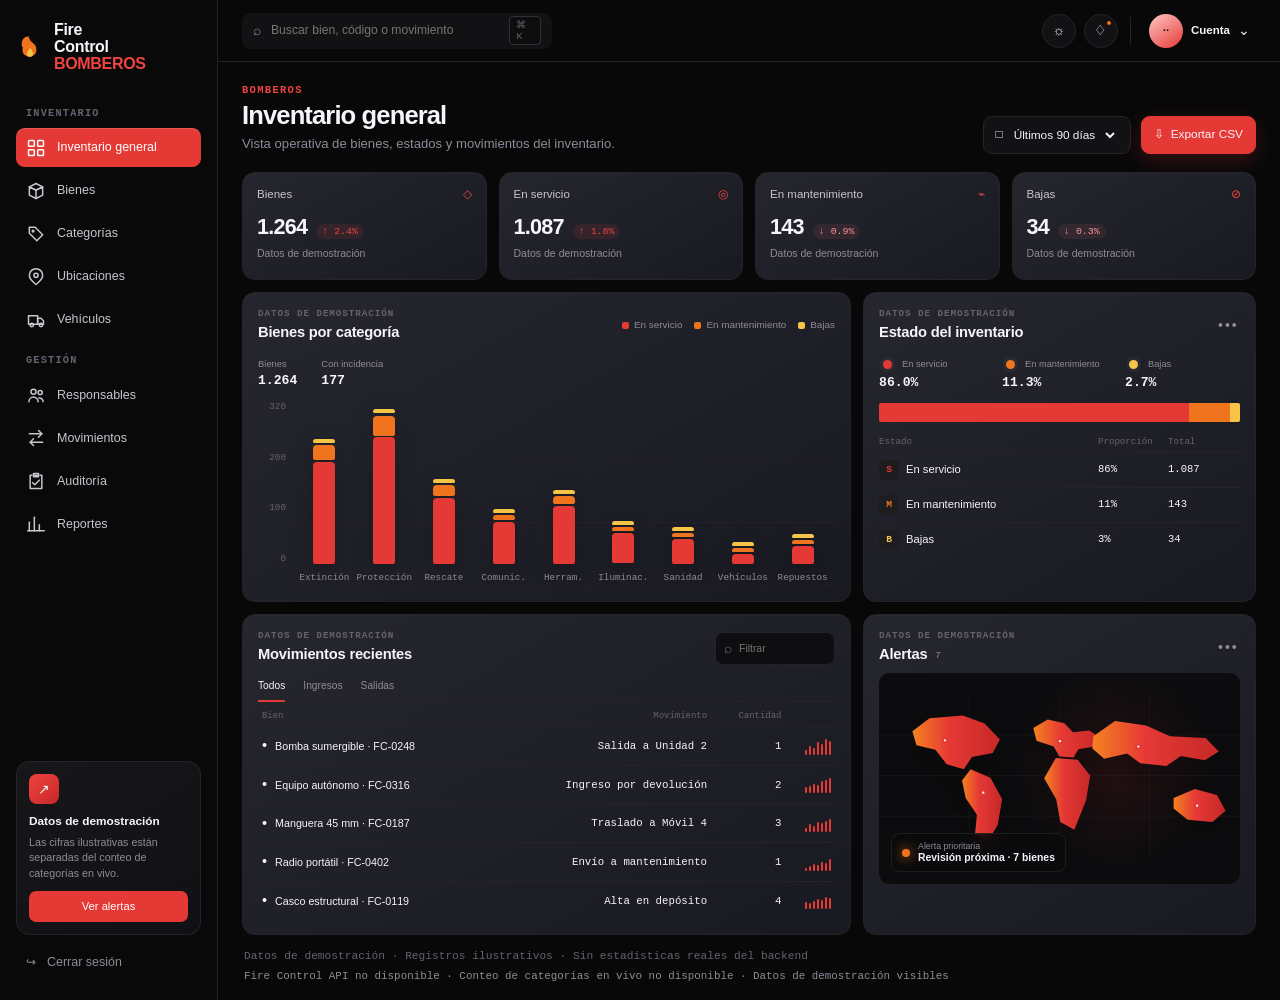
==== commit 58598d2e: "add Oauth google acount" ====
--- a/frontend/index.html
+++ b/frontend/index.html
@@ -6,12 +6,13 @@
   <meta name="description" content="Panel de demostración de inventario para Fire Control Bomberos.">
   <title>Fire Control — Inventario general</title>
   <link rel="stylesheet" href="css/tokens.css?v=20261003-light-theme">
-  <link rel="stylesheet" href="css/components.css?v=20261003-light-theme">
+  <link rel="stylesheet" href="css/components.css?v=20261004-google-auth">
   <link rel="stylesheet" href="css/layout.css?v=20261003-light-theme">
   <link rel="stylesheet" href="css/theme-light.css?v=20261003-light-theme">
   <script src="js/data.js?v=20261003-light-theme" defer></script>
   <script src="js/render.js?v=20261003-light-theme" defer></script>
-  <script src="js/app.js?v=20261003-light-theme" defer></script>
+  <script src="js/profile.js?v=20261004-profile" defer></script>
+  <script src="js/app.js?v=20261004-google-auth" defer></script>
 </head>
 <body>
   <a class="skip-link" href="#main-content">Saltar al contenido del inventario</a>
@@ -82,11 +83,16 @@
           <button class="icon-button" type="button" aria-label="Activar modo claro" aria-pressed="false" id="brightness-toggle">☼</button>
           <button class="icon-button notification-button" type="button" aria-label="Notificaciones">♢<span></span></button>
           <span class="topbar-divider" aria-hidden="true"></span>
-          <button class="profile-button" type="button" aria-label="Abrir menú de perfil">
-            <span class="avatar" aria-hidden="true">LA</span>
-            <span class="profile-copy"><strong>Luis Admin</strong><small>Administrador de inventario</small></span>
-            <span aria-hidden="true">⌄</span>
-          </button>
+          <div class="profile-menu-wrap">
+            <button class="profile-button" type="button" aria-label="Abrir menú de perfil" aria-expanded="false" aria-controls="profile-menu">
+              <span class="avatar" id="profile-avatar" aria-hidden="true">··</span>
+              <span class="profile-copy"><strong id="profile-name">Cargando cuenta…</strong><small id="profile-email"></small></span>
+              <span aria-hidden="true">⌄</span>
+            </button>
+            <div class="profile-menu" id="profile-menu" hidden>
+              <button type="button" id="google-link-button">Vincular Google</button>
+            </div>
+          </div>
         </div>
       </header>
 
--- a/frontend/css/components.css
+++ b/frontend/css/components.css
@@ -20,6 +20,11 @@
 .global-search:focus-within { border-color: var(--primary); }.global-search input { min-width: 0; width: 100%; border: 0; outline: 0; background: transparent; color: var(--text); font-size: .76rem; }.global-search kbd { padding: 2px 6px; border: 1px solid var(--border-strong); border-radius: 4px; background: #0d0d0e; color: var(--faint); font: .62rem var(--font-mono); }
 .topbar-actions, .profile-button { display: flex; align-items: center; gap: 8px; }.icon-button, .more-button { display: grid; place-items: center; width: 34px; height: 34px; border: 1px solid var(--border); border-radius: 50%; background: var(--surface); }.icon-button:hover { border-color: var(--border-strong); background: var(--surface-raised); }.notification-button { position: relative; }.notification-button span { position: absolute; top: 5px; right: 5px; width: 6px; height: 6px; border: 1px solid var(--shell); border-radius: 50%; background: var(--orange); }.topbar-divider { width: 1px; height: 28px; background: var(--border); margin: 0 4px; }
 .profile-button { border: 0; background: transparent; text-align: left; }.avatar { display: grid; place-items: center; width: 34px; height: 34px; border-radius: 50%; background: linear-gradient(145deg, #ffc8c6, var(--primary)); color: #32100f; font-weight: 800; font-size: .7rem; }.profile-copy { display: grid; line-height: 1.2; }.profile-copy strong { font-size: .72rem; }.profile-copy small { color: var(--muted); font-size: .58rem; }
+.profile-menu-wrap { position: relative; }
+.profile-menu { position: absolute; z-index: 60; top: calc(100% + 8px); right: 0; min-width: 165px; padding: 5px; border: 1px solid var(--border-strong); border-radius: .55rem; background: var(--surface-raised); box-shadow: 0 12px 32px rgba(0,0,0,.35); }
+.profile-menu[hidden] { display: none; }
+.profile-menu button { width: 100%; padding: 9px 10px; border: 0; border-radius: .4rem; background: transparent; color: var(--text); text-align: left; font-size: .72rem; }
+.profile-menu button:hover, .profile-menu button:focus-visible { background: var(--surface); outline-color: var(--primary); }
 .date-control, .export-button { display: flex; align-items: center; justify-content: center; gap: 7px; min-height: 38px; padding: 0 12px; border: 1px solid var(--border); border-radius: .55rem; background: var(--surface); font-size: .74rem; }.date-control select { border: 0; outline: 0; color: var(--text); background: transparent; }.export-button { border-color: var(--primary); background: var(--primary); box-shadow: 0 6px 20px rgba(229,57,53,.22); }
 .kpi-card, .panel { border: 1px solid var(--border); background: linear-gradient(150deg, #25262e 0%, #191922 100%); box-shadow: inset 0 1px rgba(255,255,255,.018); }
 .kpi-card { min-height: 108px; padding: 13px 14px; border-radius: var(--radius-md); }.kpi-top { display: flex; align-items: center; justify-content: space-between; color: var(--text-soft); font-size: .72rem; }.kpi-icon { color: var(--primary-hover); font-family: var(--font-mono); }.kpi-value-row { display: flex; align-items: baseline; gap: 9px; margin: 8px 0 3px; }.kpi-value { font-size: 1.35rem; font-weight: 720; letter-spacing: -.035em; font-variant-numeric: tabular-nums; }.trend { padding: 2px 6px; border-radius: 999px; font: .62rem var(--font-mono); }.trend.up { color: var(--primary-hover); background: rgba(229,57,53,.11); }.trend.down { color: #ff969a; background: rgba(255,107,112,.09); }.kpi-note { margin: 0; color: var(--muted); font-size: .66rem; }
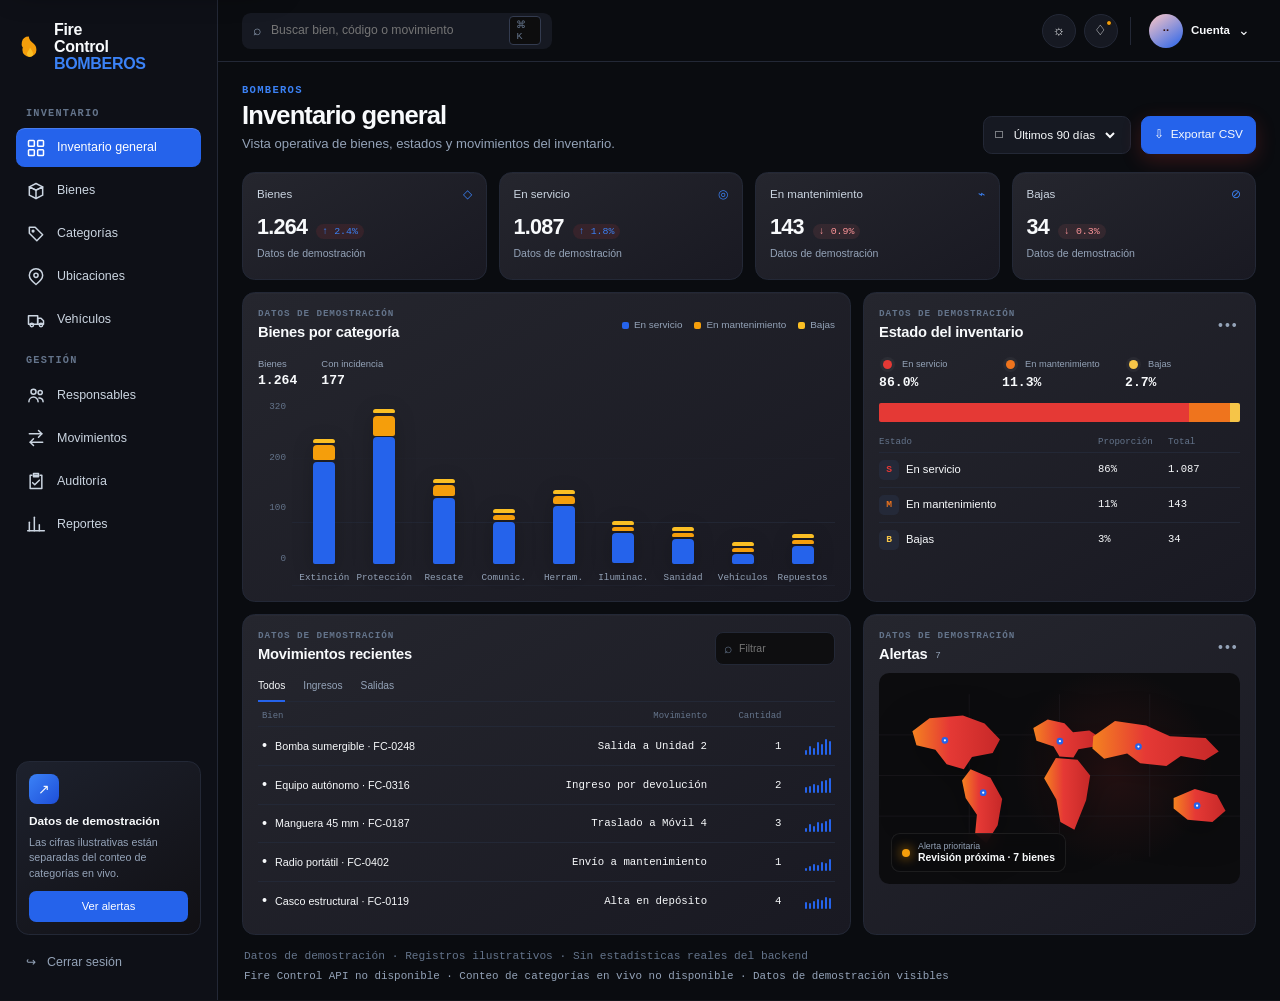
==== commit 45fa05b4: "feat(frontend): establish verified API contracts and UI foundation (M-04)" ====
--- a/frontend/index.html
+++ b/frontend/index.html
@@ -5,10 +5,12 @@
   <meta name="viewport" content="width=device-width, initial-scale=1">
   <meta name="description" content="Panel de demostración de inventario para Fire Control Bomberos.">
   <title>Fire Control — Inventario general</title>
-  <link rel="stylesheet" href="css/tokens.css?v=20261003-light-theme">
+  <link rel="stylesheet" href="css/tokens.css?v=20261026-m04">
   <link rel="stylesheet" href="css/components.css?v=20261004-google-auth">
   <link rel="stylesheet" href="css/layout.css?v=20261003-light-theme">
   <link rel="stylesheet" href="css/theme-light.css?v=20261003-light-theme">
+  <script src="js/api-client.js?v=20261026-m04" defer></script>
+  <script src="js/navigation.js?v=20261026-m04" defer></script>
   <script src="js/data.js?v=20261003-light-theme" defer></script>
   <script src="js/render.js?v=20261003-light-theme" defer></script>
   <script src="js/profile.js?v=20261004-profile" defer></script>
@@ -193,5 +195,7 @@
     </div>
   </div>
   <div class="toast" id="toast" role="status" aria-live="polite"></div>
+  <div id="accessible-polite-announcer" class="sr-only" role="status" aria-live="polite" aria-atomic="true"></div>
+  <div id="accessible-assertive-announcer" class="sr-only" role="alert" aria-live="assertive" aria-atomic="true"></div>
 </body>
 </html>
--- a/frontend/css/tokens.css
+++ b/frontend/css/tokens.css
@@ -1,27 +1,64 @@
 :root {
   color-scheme: dark;
-  --page: #272727;
-  --shell: #080809;
-  --sidebar: #09090a;
-  --surface: #121214;
-  --surface-raised: #171719;
-  --surface-soft: #1d1d20;
-  --text: #f7f5fb;
-  --text-soft: #c8c5ce;
-  --muted: #8f8b98;
-  --faint: #66626f;
-  --border: #252329;
-  --border-strong: #34303a;
-  --primary: #E53935;
-  --primary-hover: #F04440;
-  --primary-pressed: #C62828;
-  --orange: #ef741d;
-  --yellow: #f6c548;
-  --green: #57cf8c;
-  --red: #ff6b70;
-  --focus: var(--primary-hover);
-  --font-sans: ui-sans-serif, -apple-system, BlinkMacSystemFont, "Segoe UI", sans-serif;
-  --font-mono: ui-monospace, "SFMono-Regular", Consolas, "Liberation Mono", monospace;
+
+  /* ==========================================================================
+     FIROPS OPERATIONAL DESIGN TOKENS (WCAG 2.1 AA COMPLIANT)
+     Sober, high-contrast, tactical firefighter palette.
+     Avoids cognitive alarm fatigue by reserving saturated red for emergencies.
+     ========================================================================== */
+
+  /* Surface and Background Architecture */
+  --page: #12141a;
+  --shell: #0a0c10;
+  --sidebar: #0e1017;
+  --surface: #161922;
+  --surface-raised: #1d212d;
+  --surface-soft: #242938;
+  --surface-overlay: rgba(10, 12, 16, 0.85);
+
+  /* Typography Colors (High Contrast >= 7:1 on surfaces) */
+  --text: #f8fafc;
+  --text-soft: #cbd5e1;
+  --muted: #94a3b8;
+  --faint: #64748b;
+  --text-inverse: #0f172a;
+
+  /* Structural Borders */
+  --border: #232836;
+  --border-strong: #333b4f;
+  --border-focus: #3b82f6;
+
+  /* Primary Operational Accent (Tactical Firefighter Slate / Navy) */
+  --primary: #2563eb;
+  --primary-hover: #3b82f6;
+  --primary-pressed: #1d4ed8;
+
+  /* Status and Signal Colors (Reserved for precise operational states) */
+  --status-danger: #ef4444;       /* Emergency / Critical Alert / Terminal Fail */
+  --status-danger-bg: rgba(239, 68, 68, 0.12);
+  --status-warning: #f59e0b;      /* Maintenance / Pending Review / Attention */
+  --status-warning-bg: rgba(245, 158, 11, 0.12);
+  --status-success: #10b981;      /* In Service / Approved / Operational */
+  --status-success-bg: rgba(16, 185, 129, 0.12);
+  --status-info: #0ea5e9;         /* Dispatch / Movement / Transfer */
+  --status-info-bg: rgba(14, 165, 233, 0.12);
+
+  /* Legacy chart/signal aliases (Backwards Compatibility) */
+  --orange: var(--status-warning);
+  --yellow: #fbbf24;
+  --green: var(--status-success);
+  --red: var(--status-danger);
+
+  /* Interactive States and Focus Rings (WCAG AA 3:1 minimum contrast) */
+  --focus: #60a5fa;
+  --focus-ring: 0 0 0 3px rgba(59, 130, 246, 0.5);
+  --disabled-opacity: 0.45;
+
+  /* Typography Stack */
+  --font-sans: -apple-system, BlinkMacSystemFont, "Segoe UI", Roboto, Helvetica, Arial, sans-serif;
+  --font-mono: ui-monospace, "SFMono-Regular", "Cascadia Code", Menlo, Consolas, monospace;
+
+  /* Spatial Scale */
   --space-1: .25rem;
   --space-2: .5rem;
   --space-3: .75rem;
@@ -29,24 +66,137 @@
   --space-5: 1.25rem;
   --space-6: 1.5rem;
   --space-8: 2rem;
+
+  /* Radii */
   --radius-sm: .55rem;
   --radius-md: .8rem;
   --radius-lg: 1.15rem;
   --radius-shell: 2rem;
-  --shadow-shell: 0 28px 80px rgba(0,0,0,.36), inset 0 0 0 1px rgba(255,255,255,.08);
+
+  /* Elevations */
+  --shadow-sm: 0 1px 3px rgba(0, 0, 0, 0.3);
+  --shadow-md: 0 4px 12px rgba(0, 0, 0, 0.35);
+  --shadow-lg: 0 12px 32px rgba(0, 0, 0, 0.45);
+  --shadow-shell: 0 28px 80px rgba(0, 0, 0, 0.5), inset 0 0 0 1px rgba(255, 255, 255, 0.06);
+
+  /* Layout Constants */
   --sidebar-width: 218px;
   --topbar-height: 62px;
 }
 
+/* Light Theme Variables */
+:root[data-theme="light"], html[data-theme="light"] {
+  color-scheme: light;
+  --page: #f1f5f9;
+  --shell: #ffffff;
+  --sidebar: #f8fafc;
+  --surface: #ffffff;
+  --surface-raised: #f1f5f9;
+  --surface-soft: #e2e8f0;
+  --surface-overlay: rgba(255, 255, 255, 0.88);
+
+  --text: #0f172a;
+  --text-soft: #334155;
+  --muted: #64748b;
+  --faint: #94a3b8;
+  --text-inverse: #ffffff;
+
+  --border: #e2e8f0;
+  --border-strong: #cbd5e1;
+  --border-focus: #2563eb;
+
+  --primary: #1d4ed8;
+  --primary-hover: #2563eb;
+  --primary-pressed: #1e40af;
+
+  --status-danger: #dc2626;
+  --status-danger-bg: rgba(220, 38, 38, 0.08);
+  --status-warning: #d97706;
+  --status-warning-bg: rgba(217, 119, 6, 0.08);
+  --status-success: #059669;
+  --status-success-bg: rgba(5, 150, 105, 0.08);
+  --status-info: #0284c7;
+  --status-info-bg: rgba(2, 132, 199, 0.08);
+
+  --focus: #2563eb;
+  --focus-ring: 0 0 0 3px rgba(37, 99, 235, 0.35);
+  --shadow-shell: 0 20px 60px rgba(15, 23, 42, 0.08), inset 0 0 0 1px rgba(0, 0, 0, 0.05);
+}
+
+/* Base Document Reset */
 * { box-sizing: border-box; }
 html { background: var(--page); }
-body { margin: 0; min-width: 320px; min-height: 100vh; background: radial-gradient(circle at 50% 10%, #313131 0, var(--page) 48%, #202020 100%); color: var(--text); font-family: var(--font-sans); font-size: 14px; line-height: 1.5; }
-button, input, select { font: inherit; }
+body {
+  margin: 0;
+  min-width: 320px;
+  min-height: 100vh;
+  background: var(--page);
+  color: var(--text);
+  font-family: var(--font-sans);
+  font-size: 14px;
+  line-height: 1.5;
+  -webkit-font-smoothing: antialiased;
+}
+
+button, input, select, textarea { font: inherit; }
 button, select { cursor: pointer; }
 button { color: inherit; }
-a { color: inherit; }
+a { color: inherit; text-decoration: none; }
 ::selection { background: var(--primary); color: white; }
-:focus-visible { outline: 2px solid var(--focus); outline-offset: 3px; }
-.sr-only { position: absolute; width: 1px; height: 1px; padding: 0; margin: -1px; overflow: hidden; clip: rect(0,0,0,0); white-space: nowrap; border: 0; }
-.skip-link { position: fixed; z-index: 100; top: .75rem; left: .75rem; transform: translateY(-160%); background: var(--text); color: #111; padding: .7rem 1rem; border-radius: .5rem; text-decoration: none; font-weight: 700; }
-.skip-link:focus { transform: translateY(0); }
+
+/* Accessible Focus Indicators */
+:focus-visible {
+  outline: 2px solid var(--focus);
+  outline-offset: 3px;
+  box-shadow: var(--focus-ring);
+}
+
+/* Disabled State Standards */
+[aria-disabled="true"], button:disabled {
+  opacity: var(--disabled-opacity);
+  cursor: not-allowed !important;
+  pointer-events: none;
+}
+
+/* Screen Reader Only Utility */
+.sr-only {
+  position: absolute;
+  width: 1px;
+  height: 1px;
+  padding: 0;
+  margin: -1px;
+  overflow: hidden;
+  clip: rect(0, 0, 0, 0);
+  white-space: nowrap;
+  border: 0;
+}
+
+/* Accessible Keyboard Skip Link */
+.skip-link {
+  position: fixed;
+  z-index: 1000;
+  top: .75rem;
+  left: .75rem;
+  transform: translateY(-180%);
+  background: var(--primary);
+  color: white;
+  padding: .75rem 1.25rem;
+  border-radius: var(--radius-sm);
+  text-decoration: none;
+  font-weight: 700;
+  box-shadow: var(--shadow-lg);
+  transition: transform .15s ease;
+}
+.skip-link:focus {
+  transform: translateY(0);
+}
+
+/* Universal Motion Reduction */
+@media (prefers-reduced-motion: reduce) {
+  *, *::before, *::after {
+    scroll-behavior: auto !important;
+    animation-duration: 0.001ms !important;
+    animation-iteration-count: 1 !important;
+    transition-duration: 0.001ms !important;
+  }
+}
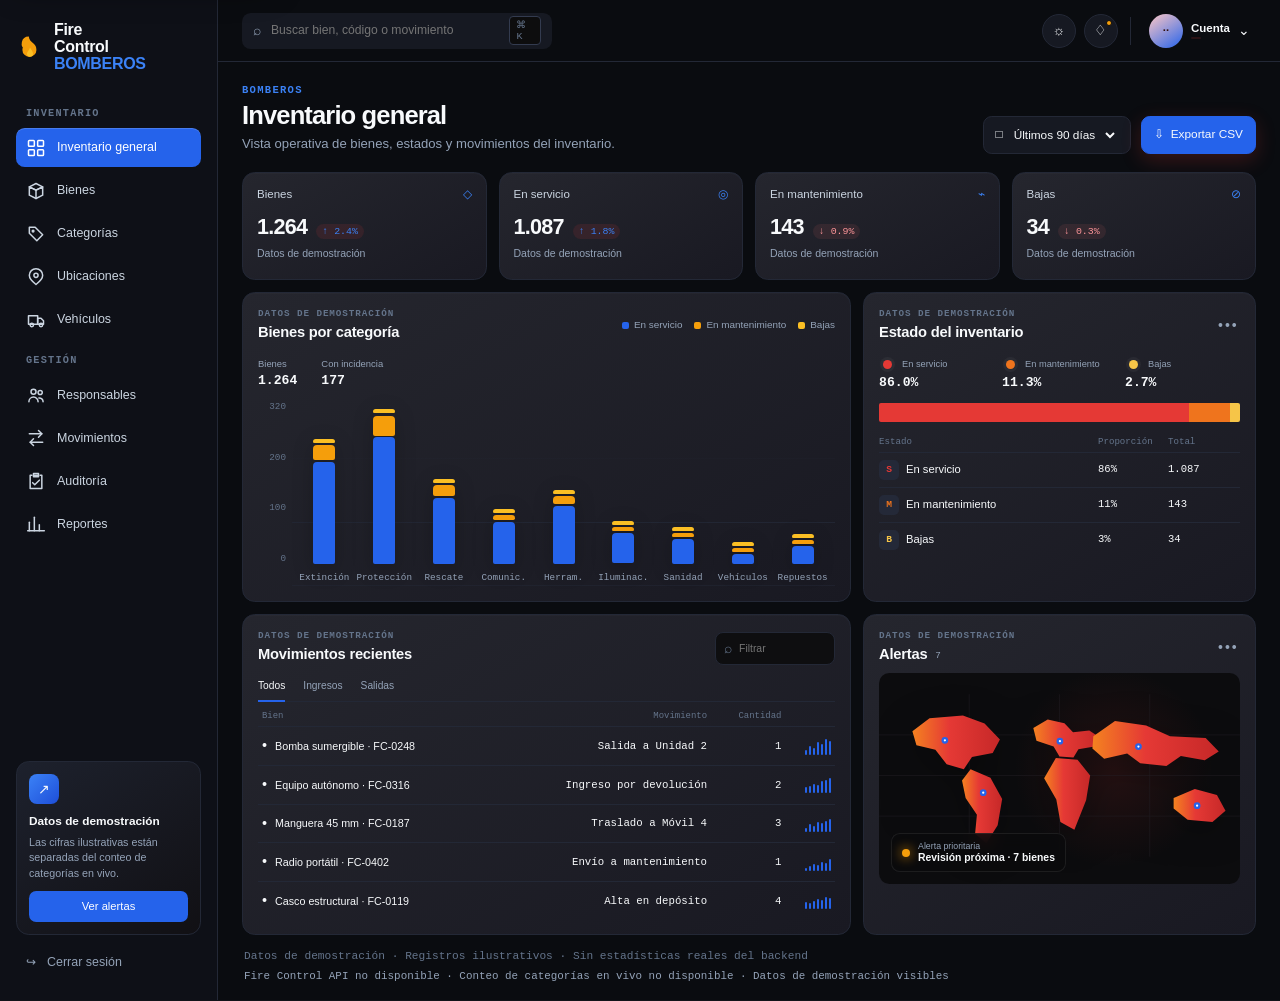
==== commit 2d74c3de: "feat(frontend): deliver secure login UI and harden invitation reissuance (M-05)" ====
--- a/frontend/index.html
+++ b/frontend/index.html
@@ -88,7 +88,11 @@
           <div class="profile-menu-wrap">
             <button class="profile-button" type="button" aria-label="Abrir menú de perfil" aria-expanded="false" aria-controls="profile-menu">
               <span class="avatar" id="profile-avatar" aria-hidden="true">··</span>
-              <span class="profile-copy"><strong id="profile-name">Cargando cuenta…</strong><small id="profile-email"></small></span>
+              <span class="profile-copy">
+                <strong id="profile-name">Cargando cuenta…</strong>
+                <small id="profile-email"></small>
+                <span class="role-badge" id="profile-role" hidden></span>
+              </span>
               <span aria-hidden="true">⌄</span>
             </button>
             <div class="profile-menu" id="profile-menu" hidden>
--- a/frontend/css/components.css
+++ b/frontend/css/components.css
@@ -19,7 +19,7 @@
 .global-search { display: flex; align-items: center; gap: 8px; width: min(310px, 35vw); min-height: 36px; padding: 0 10px; border: 1px solid transparent; border-radius: .55rem; background: var(--surface); color: var(--muted); }
 .global-search:focus-within { border-color: var(--primary); }.global-search input { min-width: 0; width: 100%; border: 0; outline: 0; background: transparent; color: var(--text); font-size: .76rem; }.global-search kbd { padding: 2px 6px; border: 1px solid var(--border-strong); border-radius: 4px; background: #0d0d0e; color: var(--faint); font: .62rem var(--font-mono); }
 .topbar-actions, .profile-button { display: flex; align-items: center; gap: 8px; }.icon-button, .more-button { display: grid; place-items: center; width: 34px; height: 34px; border: 1px solid var(--border); border-radius: 50%; background: var(--surface); }.icon-button:hover { border-color: var(--border-strong); background: var(--surface-raised); }.notification-button { position: relative; }.notification-button span { position: absolute; top: 5px; right: 5px; width: 6px; height: 6px; border: 1px solid var(--shell); border-radius: 50%; background: var(--orange); }.topbar-divider { width: 1px; height: 28px; background: var(--border); margin: 0 4px; }
-.profile-button { border: 0; background: transparent; text-align: left; }.avatar { display: grid; place-items: center; width: 34px; height: 34px; border-radius: 50%; background: linear-gradient(145deg, #ffc8c6, var(--primary)); color: #32100f; font-weight: 800; font-size: .7rem; }.profile-copy { display: grid; line-height: 1.2; }.profile-copy strong { font-size: .72rem; }.profile-copy small { color: var(--muted); font-size: .58rem; }
+.profile-button { border: 0; background: transparent; text-align: left; }.avatar { display: grid; place-items: center; width: 34px; height: 34px; border-radius: 50%; background: linear-gradient(145deg, #ffc8c6, var(--primary)); color: #32100f; font-weight: 800; font-size: .7rem; }.profile-copy { display: grid; line-height: 1.2; }.profile-copy strong { font-size: .72rem; }.profile-copy small { color: var(--muted); font-size: .58rem; }.role-badge { display: inline-block; font-size: .52rem; font-weight: 700; text-transform: uppercase; letter-spacing: 0.05em; padding: 1px 5px; border-radius: 4px; background: rgba(229, 57, 53, 0.15); color: var(--primary); margin-top: 2px; width: fit-content; }
 .profile-menu-wrap { position: relative; }
 .profile-menu { position: absolute; z-index: 60; top: calc(100% + 8px); right: 0; min-width: 165px; padding: 5px; border: 1px solid var(--border-strong); border-radius: .55rem; background: var(--surface-raised); box-shadow: 0 12px 32px rgba(0,0,0,.35); }
 .profile-menu[hidden] { display: none; }
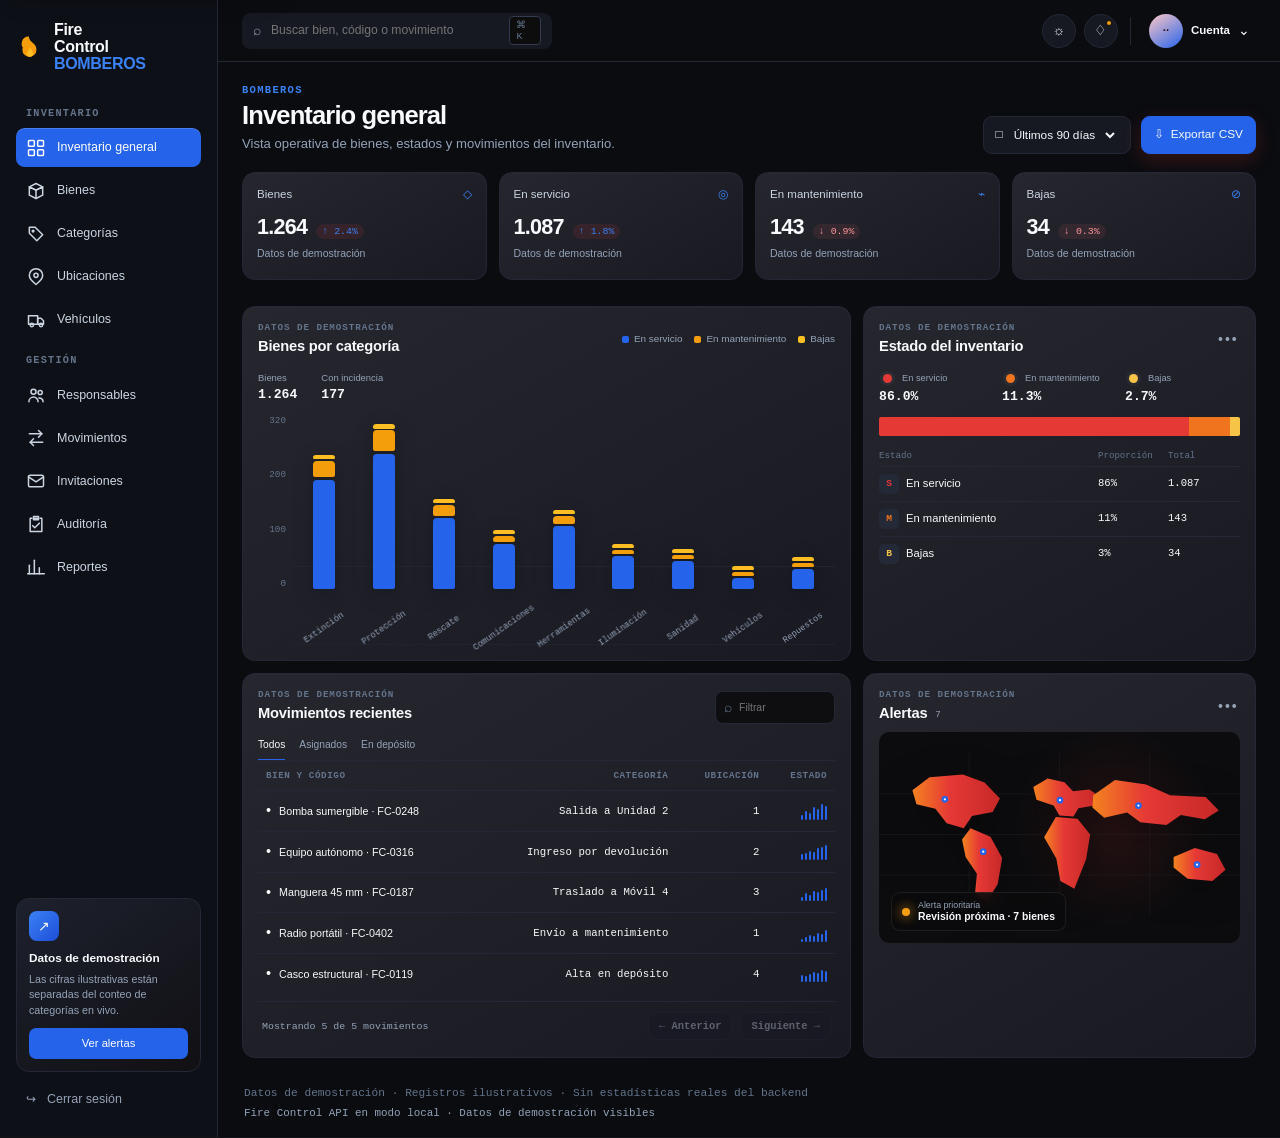
==== commit 8ce9a560: "feat: complete FireOps frontend, inventory transfers and production deployment tooling" ====
--- a/frontend/index.html
+++ b/frontend/index.html
@@ -55,6 +55,9 @@
         <button class="nav-item" type="button" data-view="Movimientos">
           <span class="nav-icon" aria-hidden="true"><svg viewBox="0 0 24 24" fill="none" stroke="currentColor" stroke-width="1.8" stroke-linecap="round" stroke-linejoin="round"><path d="M4 7h15"/><path d="m15 3 4 4-4 4"/><path d="M20 17H5"/><path d="m9 13-4 4 4 4"/></svg></span><span>Movimientos</span>
         </button>
+        <button class="nav-item" type="button" data-view="Invitaciones">
+          <span class="nav-icon" aria-hidden="true"><svg viewBox="0 0 24 24" fill="none" stroke="currentColor" stroke-width="1.8" stroke-linecap="round" stroke-linejoin="round"><rect x="3" y="5" width="18" height="14" rx="2"/><polyline points="3,7 12,13 21,7"/></svg></span><span>Invitaciones</span>
+        </button>
         <button class="nav-item" type="button" data-view="Auditoría">
           <span class="nav-icon" aria-hidden="true"><svg viewBox="0 0 24 24" fill="none" stroke="currentColor" stroke-width="1.8" stroke-linecap="round" stroke-linejoin="round"><path d="M9 5h6"/><path d="M9 3h6v4H9z"/><path d="M7 5H5v16h14V5h-2"/><path d="m8 14 2.5 2.5L16 11"/></svg></span><span>Auditoría</span>
         </button>
@@ -105,6 +108,9 @@
       <nav class="mobile-nav" id="mobile-nav" aria-label="Navegación móvil" hidden>
         <button class="is-active" type="button" data-view="Inventario general">Inventario general</button>
         <button type="button" data-view="Bienes">Bienes</button>
+        <button type="button" data-view="Categorías">Categorías</button>
+        <button type="button" data-view="Ubicaciones">Ubicaciones</button>
+        <button type="button" data-view="Invitaciones">Invitaciones</button>
         <button type="button" data-view="Movimientos">Movimientos</button>
         <button type="button" data-view="Alertas">Alertas</button>
       </nav>
@@ -116,7 +122,7 @@
             <h1 id="page-title">Inventario general</h1>
             <p id="page-subtitle">Vista operativa de bienes, estados y movimientos del inventario.</p>
           </div>
-          <div class="heading-actions">
+          <div class="heading-actions" id="dashboard-heading-actions">
             <label class="date-control">
               <span aria-hidden="true">□</span>
               <span class="sr-only">Período de referencia</span>
@@ -130,74 +136,623 @@
           </div>
         </section>
 
-        <section class="kpi-grid" id="kpi-grid" aria-label="Indicadores de inventario con datos de demostración"></section>
-
-        <section class="dashboard-grid" aria-label="Detalle del inventario">
-          <article class="panel analytics-panel">
+        <!-- VISTA: INVENTARIO GENERAL (DASHBOARD) -->
+        <div id="view-inventario-general" class="view-content" data-view="Inventario general">
+          <section class="kpi-grid" id="kpi-grid" aria-label="Indicadores de inventario con datos de demostración"></section>
+
+          <section class="dashboard-grid" aria-label="Detalle del inventario">
+            <article class="panel analytics-panel">
+              <header class="panel-header">
+                <div><p class="panel-kicker">Datos de demostración</p><h2>Bienes por categoría</h2></div>
+                <div class="legend" aria-label="Referencias del gráfico">
+                  <span><i class="primary"></i>En servicio</span><span><i class="orange"></i>En mantenimiento</span><span><i class="yellow"></i>Bajas</span>
+                </div>
+              </header>
+              <div class="chart-summary" id="chart-summary"></div>
+              <div class="bar-chart-wrap">
+                <div class="chart-y-axis" aria-hidden="true"><span>320</span><span>200</span><span>100</span><span>0</span></div>
+                <div class="bar-chart" id="bar-chart" role="img" aria-label="Gráfico apilado de bienes por categoría con datos de demostración"></div>
+              </div>
+            </article>
+
+            <article class="panel channels-panel">
+              <header class="panel-header"><div><p class="panel-kicker">Datos de demostración</p><h2>Estado del inventario</h2></div><button class="more-button" aria-label="Más opciones de estado" type="button">•••</button></header>
+              <div class="channel-totals" id="channel-totals"></div>
+              <div class="signal-strip" id="signal-strip" aria-hidden="true"></div>
+              <div class="channel-list-header" aria-hidden="true"><span>Estado</span><span>Proporción</span><span>Total</span></div>
+              <ul class="channel-list" id="channel-list"></ul>
+            </article>
+
+            <article class="panel countries-panel">
+              <header class="panel-header panel-header-search">
+                <div><p class="panel-kicker">Datos de demostración</p><h2>Movimientos recientes</h2></div>
+                <label class="table-search"><span aria-hidden="true">⌕</span><span class="sr-only">Filtrar movimientos</span><input id="country-search" type="search" placeholder="Filtrar"></label>
+              </header>
+              <div class="table-tabs" role="tablist" aria-label="Filtro de activos">
+                <button class="is-active" type="button" role="tab" aria-selected="true" data-filter="all">Todos</button>
+                <button type="button" role="tab" aria-selected="false" data-filter="assigned">Asignados</button>
+                <button type="button" role="tab" aria-selected="false" data-filter="storage">En depósito</button>
+              </div>
+              <div class="table-scroll">
+                <table>
+                  <thead><tr><th scope="col">Bien y Código</th><th scope="col">Categoría</th><th scope="col">Ubicación</th><th scope="col">Estado</th></tr></thead>
+                  <tbody id="country-table-body"></tbody>
+                </table>
+              </div>
+              <div class="table-pagination" id="country-table-pagination" aria-label="Paginación de activos">
+                <span class="pagination-info" id="assets-pagination-info">Mostrando 0 de 0</span>
+                <div class="pagination-actions">
+                  <button type="button" class="pagination-btn" id="btn-prev-assets" disabled aria-label="Ver 6 anteriores">← Anterior</button>
+                  <button type="button" class="pagination-btn" id="btn-next-assets" disabled aria-label="Ver siguientes 6">Siguiente →</button>
+                </div>
+              </div>
+            </article>
+
+            <article class="panel map-panel">
+              <header class="panel-header"><div><p class="panel-kicker">Datos de demostración</p><h2>Alertas <span class="count-badge">7</span></h2></div><button class="more-button" aria-label="Más opciones de alertas" type="button">•••</button></header>
+              <div class="map-stage" role="img" aria-label="Resumen visual ilustrativo de alertas por ubicación operativa">
+                <svg viewBox="0 0 800 360" aria-hidden="true" focusable="false">
+                  <defs><linearGradient id="mapGradient" x1="0" x2="1"><stop stop-color="#f48220"/><stop offset=".42" stop-color="#E53935"/><stop offset="1" stop-color="#C62828"/></linearGradient></defs>
+                  <g class="map-grid"><path d="M0 90H800M0 180H800M0 270H800M200 0V360M400 0V360M600 0V360"/></g>
+                  <g fill="url(#mapGradient)">
+                    <path d="M74 82l38-29 74-6 48 18 34 35-16 30-46 9-18 27-38-11-25-32-42-10z"/>
+                    <path d="M203 166l44 19 26 47-10 58-25 40-25-21 4-42-25-37-8-39z"/>
+                    <path d="M342 75l32-19 37 8 19 20 36-4 27 18-12 17-39 7-11 18-31-2-13-22-38-13z"/>
+                    <path d="M392 141l48 4 28 35-9 55-26 65-31-17-9-50-27-47z"/>
+                    <path d="M475 93l48-34 69 10 53 24 79 4 29 30-31 19-53-9-32 22-58-6-29-22-51 12-26-23z"/>
+                    <path d="M653 230l47-20 49 13 19 35-29 25-55-5-31-25z"/>
+                  </g>
+                  <g class="map-points"><circle cx="146" cy="102" r="5"/><circle cx="231" cy="218" r="5"/><circle cx="401" cy="104" r="5"/><circle cx="575" cy="116" r="5"/><circle cx="705" cy="247" r="5"/></g>
+                </svg>
+                <div class="map-callout"><span></span><div><small>Alerta prioritaria</small><strong>Revisión próxima · 7 bienes</strong></div></div>
+              </div>
+            </article>
+          </section>
+          <p class="data-note">Datos de demostración · Registros ilustrativos · Sin estadísticas reales del backend</p>
+        </div>
+
+        <!-- VISTA: BIENES -->
+        <section id="view-bienes" class="view-content" data-view="Bienes" hidden aria-label="Gestión de bienes">
+          <article class="panel">
             <header class="panel-header">
-              <div><p class="panel-kicker">Datos de demostración</p><h2>Bienes por categoría</h2></div>
-              <div class="legend" aria-label="Referencias del gráfico">
-                <span><i class="primary"></i>En servicio</span><span><i class="orange"></i>En mantenimiento</span><span><i class="yellow"></i>Bajas</span>
+              <div>
+                <p class="panel-kicker">Gestión de Activos</p>
+                <h2>Parque de Bienes y Materiales</h2>
+              </div>
+              <div class="panel-toolbar">
+                <label class="table-search view-search">
+                  <span aria-hidden="true">⌕</span>
+                  <span class="sr-only">Buscar en bienes</span>
+                  <input type="search" id="bienes-search-input" placeholder="Buscar bien por código o descripción…" aria-label="Buscar bien">
+                </label>
+                <button type="button" class="action-button primary" id="btn-nuevo-bien" data-view="Nuevo bien"><span aria-hidden="true">+</span> Nuevo bien</button>
               </div>
             </header>
-            <div class="chart-summary" id="chart-summary"></div>
-            <div class="bar-chart-wrap">
-              <div class="chart-y-axis" aria-hidden="true"><span>320</span><span>200</span><span>100</span><span>0</span></div>
-              <div class="bar-chart" id="bar-chart" role="img" aria-label="Gráfico apilado de bienes por categoría con datos de demostración"></div>
-            </div>
-          </article>
-
-          <article class="panel channels-panel">
-            <header class="panel-header"><div><p class="panel-kicker">Datos de demostración</p><h2>Estado del inventario</h2></div><button class="more-button" aria-label="Más opciones de estado" type="button">•••</button></header>
-            <div class="channel-totals" id="channel-totals"></div>
-            <div class="signal-strip" id="signal-strip" aria-hidden="true"></div>
-            <div class="channel-list-header" aria-hidden="true"><span>Estado</span><span>Proporción</span><span>Total</span></div>
-            <ul class="channel-list" id="channel-list"></ul>
-          </article>
-
-          <article class="panel countries-panel">
-            <header class="panel-header panel-header-search">
-              <div><p class="panel-kicker">Datos de demostración</p><h2>Movimientos recientes</h2></div>
-              <label class="table-search"><span aria-hidden="true">⌕</span><span class="sr-only">Filtrar movimientos</span><input id="country-search" type="search" placeholder="Filtrar"></label>
-            </header>
-            <div class="table-tabs" role="tablist" aria-label="Tipo de movimiento">
-              <button class="is-active" type="button" role="tab" aria-selected="true">Todos</button>
-              <button type="button" role="tab" aria-selected="false">Ingresos</button>
-              <button type="button" role="tab" aria-selected="false">Salidas</button>
+            <div class="table-tabs" role="tablist" aria-label="Filtrar por estado del bien">
+              <button class="is-active" type="button" role="tab" aria-selected="true" data-filter="all">Todos <span class="count-badge" id="bienes-count-all">0</span></button>
+              <button type="button" role="tab" aria-selected="false" data-filter="servicio">En servicio <span class="count-badge" id="bienes-count-servicio">0</span></button>
+              <button type="button" role="tab" aria-selected="false" data-filter="deposito">En depósito <span class="count-badge" id="bienes-count-deposito">0</span></button>
             </div>
             <div class="table-scroll">
               <table>
-                <thead><tr><th scope="col">Bien</th><th scope="col">Movimiento</th><th scope="col">Cantidad</th><th scope="col"><span class="sr-only">Actividad reciente</span></th></tr></thead>
-                <tbody id="country-table-body"></tbody>
+                <thead>
+                  <tr>
+                    <th scope="col">Código</th>
+                    <th scope="col">Denominación / Bien</th>
+                    <th scope="col">Categoría</th>
+                    <th scope="col">Ubicación / Móvil</th>
+                    <th scope="col">Estado</th>
+                    <th scope="col"><span class="sr-only">Acciones</span></th>
+                  </tr>
+                </thead>
+                <tbody id="bienes-table-body">
+                  <tr>
+                    <td colspan="6" style="text-align:center; padding: 20px; color: var(--text-soft);">Cargando bienes del inventario…</td>
+                  </tr>
+                </tbody>
               </table>
             </div>
           </article>
-
-          <article class="panel map-panel">
-            <header class="panel-header"><div><p class="panel-kicker">Datos de demostración</p><h2>Alertas <span class="count-badge">7</span></h2></div><button class="more-button" aria-label="Más opciones de alertas" type="button">•••</button></header>
-            <div class="map-stage" role="img" aria-label="Resumen visual ilustrativo de alertas por ubicación operativa">
-              <svg viewBox="0 0 800 360" aria-hidden="true" focusable="false">
-                <defs><linearGradient id="mapGradient" x1="0" x2="1"><stop stop-color="#f48220"/><stop offset=".42" stop-color="#E53935"/><stop offset="1" stop-color="#C62828"/></linearGradient></defs>
-                <g class="map-grid"><path d="M0 90H800M0 180H800M0 270H800M200 0V360M400 0V360M600 0V360"/></g>
-                <g fill="url(#mapGradient)">
-                  <path d="M74 82l38-29 74-6 48 18 34 35-16 30-46 9-18 27-38-11-25-32-42-10z"/>
-                  <path d="M203 166l44 19 26 47-10 58-25 40-25-21 4-42-25-37-8-39z"/>
-                  <path d="M342 75l32-19 37 8 19 20 36-4 27 18-12 17-39 7-11 18-31-2-13-22-38-13z"/>
-                  <path d="M392 141l48 4 28 35-9 55-26 65-31-17-9-50-27-47z"/>
-                  <path d="M475 93l48-34 69 10 53 24 79 4 29 30-31 19-53-9-32 22-58-6-29-22-51 12-26-23z"/>
-                  <path d="M653 230l47-20 49 13 19 35-29 25-55-5-31-25z"/>
-                </g>
-                <g class="map-points"><circle cx="146" cy="102" r="5"/><circle cx="231" cy="218" r="5"/><circle cx="401" cy="104" r="5"/><circle cx="575" cy="116" r="5"/><circle cx="705" cy="247" r="5"/></g>
-              </svg>
-              <div class="map-callout"><span></span><div><small>Alerta prioritaria</small><strong>Revisión próxima · 7 bienes</strong></div></div>
-            </div>
+        </section>
+
+        <!-- VISTA: NUEVO BIEN (ALTA DE ACTIVO) -->
+        <section id="view-nuevo-bien" class="view-content" data-view="Nuevo bien" hidden aria-label="Registrar nuevo bien">
+          <article class="panel">
+            <header class="panel-header">
+              <div>
+                <p class="panel-kicker">Gestión de Activos</p>
+                <h2>Registrar Nuevo Bien</h2>
+              </div>
+              <div class="panel-toolbar">
+                <button type="button" class="action-button" id="btn-cancelar-crear-bien" data-view-target="Bienes">
+                  <span aria-hidden="true">←</span> Volver a Bienes
+                </button>
+              </div>
+            </header>
+
+            <form id="form-crear-bien" class="entity-form" novalidate>
+              <div class="form-grid">
+                <div class="form-group">
+                  <label for="asset-code">Código interno <span class="required" aria-hidden="true">*</span></label>
+                  <input type="text" id="asset-code" name="internal_code" placeholder="Ej: BIE-00107" required autocomplete="off" spellcheck="false" maxlength="30">
+                  <p class="field-hint">Identificador único del bien (mínimo 3 caracteres).</p>
+                </div>
+
+                <div class="form-group">
+                  <label for="asset-name">Denominación / Nombre <span class="required" aria-hidden="true">*</span></label>
+                  <input type="text" id="asset-name" name="name" placeholder="Ej: Motobomba portátil alta presión" required autocomplete="off" maxlength="150">
+                  <p class="field-hint">Nombre descriptivo o modelo del equipo.</p>
+                </div>
+
+                <div class="form-group form-group-full" id="group-category-container">
+                  <div class="label-with-action">
+                    <label>Categoría del bien <span class="required" aria-hidden="true">*</span></label>
+                    <span class="field-hint" style="margin:0;">Seleccione existente o cree una nueva</span>
+                  </div>
+
+                  <div class="category-mode-selector" role="tablist" aria-label="Modo de asignación de categoría">
+                    <button type="button" class="cat-mode-btn is-active" id="btn-mode-existing" role="tab" aria-selected="true">
+                      <span aria-hidden="true">▾</span> Elegir de la lista
+                    </button>
+                    <button type="button" class="cat-mode-btn" id="btn-mode-new" role="tab" aria-selected="false">
+                      <span aria-hidden="true">+</span> Escribir nueva categoría
+                    </button>
+                  </div>
+
+                  <div id="group-select-category" class="category-panel">
+                    <select id="asset-category" name="category_id">
+                      <option value="" disabled selected>Seleccione una categoría…</option>
+                      <option value="1">Herramientas de corte</option>
+                      <option value="2">Protección Personal (EPP)</option>
+                      <option value="3">Equipos de energía</option>
+                      <option value="4">Material hídrico</option>
+                      <option value="5">Detección y óptica</option>
+                      <option value="6">Rescate en altura</option>
+                      <option value="__NEW__" class="opt-new-category">+ Crear nueva categoría…</option>
+                    </select>
+                    <p class="field-hint">Clasificación operativa según el inventario actual.</p>
+                  </div>
+
+                  <div id="group-new-category" class="category-panel" hidden style="display:none;">
+                    <div class="label-with-action" style="margin-bottom: 4px;">
+                      <label for="asset-new-category" style="font-size: 0.72rem; color: var(--text-soft);">Nombre de la nueva categoría <span class="required" aria-hidden="true">*</span></label>
+                      <button type="button" class="link-button" id="btn-cancel-new-cat">Volver a categorías existentes</button>
+                    </div>
+                    <input type="text" id="asset-new-category" name="new_category_name" placeholder="Ej: Material de iluminación subacuática" autocomplete="off" maxlength="100">
+                    <p class="field-hint">Esta categoría se creará automáticamente en la base de datos y se vinculará a este nuevo bien en el mismo acto.</p>
+                  </div>
+                </div>
+
+                <div class="form-group">
+                  <label for="asset-location">Ubicación / Asignación</label>
+                  <select id="asset-location" name="location_id">
+                    <option value="" selected>Sin asignación fija (Depósito)</option>
+                    <option value="1">Móvil B-12 (Autobomba)</option>
+                    <option value="2">Móvil R-04 (Rescate)</option>
+                    <option value="3">Cuartel Central - Sala EPP</option>
+                    <option value="4">Cuartel Central - Sala Técnica</option>
+                    <option value="5">Depósito Central</option>
+                  </select>
+                  <p class="field-hint">Ubicación inicial física o vehículo de guardia.</p>
+                </div>
+
+                <div class="form-group form-group-full">
+                  <label for="asset-serial">Número de serie / Observaciones</label>
+                  <textarea id="asset-serial" name="serial_details" placeholder="Ej: N/S: ST-998241 · Fabricante: Stihl · Motor 2T. Ingreso con kit de herramientas y manual operativo." rows="3" maxlength="300"></textarea>
+                  <p class="field-hint">Detalles técnicos adicionales, número de serie o especificaciones.</p>
+                </div>
+              </div>
+
+              <div class="form-actions-bar">
+                <button type="button" class="action-button" data-view-target="Bienes">Cancelar</button>
+                <button type="submit" class="action-button primary" id="btn-submit-bien">
+                  <span aria-hidden="true">✓</span> Registrar bien
+                </button>
+              </div>
+            </form>
           </article>
         </section>
-        <p class="data-note">Datos de demostración · Registros ilustrativos · Sin estadísticas reales del backend</p>
+
+        <!-- VISTA: CATEGORÍAS -->
+        <section id="view-categorias" class="view-content" data-view="Categorías" hidden aria-label="Gestión de categorías">
+          <article class="panel">
+            <header class="panel-header">
+              <div>
+                <p class="panel-kicker">Catálogo del Sistema</p>
+                <h2>Categorías de Inventario</h2>
+              </div>
+              <div class="panel-toolbar">
+                <label class="table-search view-search">
+                  <span aria-hidden="true">⌕</span>
+                  <span class="sr-only">Buscar en categorías</span>
+                  <input type="search" id="categorias-search-input" placeholder="Buscar categoría…" aria-label="Buscar categoría">
+                </label>
+                <button type="button" class="action-button primary" id="btn-nueva-categoria" data-view="Nueva categoría"><span aria-hidden="true">+</span> Nueva categoría</button>
+              </div>
+            </header>
+            <div class="table-scroll">
+              <table>
+                <thead>
+                  <tr>
+                    <th scope="col">Código</th>
+                    <th scope="col">Categoría</th>
+                    <th scope="col">Descripción operativa</th>
+                    <th scope="col">Total de bienes</th>
+                    <th scope="col">Estado</th>
+                    <th scope="col"><span class="sr-only">Acciones</span></th>
+                  </tr>
+                </thead>
+                <tbody id="categorias-table-body">
+                  <tr>
+                    <td colspan="6" style="text-align:center; padding: 20px; color: var(--text-soft);">Cargando categorías del inventario…</td>
+                  </tr>
+                </tbody>
+              </table>
+            </div>
+          </article>
+        </section>
+
+        <!-- VISTA: NUEVA CATEGORÍA (ALTA DE CATEGORÍA) -->
+        <section id="view-nueva-categoria" class="view-content" data-view="Nueva categoría" hidden aria-label="Registrar nueva categoría">
+          <article class="panel">
+            <header class="panel-header">
+              <div>
+                <p class="panel-kicker">Catálogo del Sistema</p>
+                <h2>Registrar Nueva Categoría</h2>
+              </div>
+              <div class="panel-toolbar">
+                <button type="button" class="action-button" id="btn-cancelar-crear-categoria" data-view-target="Categorías">
+                  <span aria-hidden="true">←</span> Volver a Categorías
+                </button>
+              </div>
+            </header>
+
+            <form id="form-crear-categoria" class="entity-form" novalidate>
+              <div class="form-grid">
+                <div class="form-group">
+                  <label for="category-code">Código sugerido</label>
+                  <input type="text" id="category-code" name="code" placeholder="Ej: CAT-07" autocomplete="off" spellcheck="false" maxlength="20">
+                  <p class="field-hint">Código de referencia operativa para rotulación y catálogo.</p>
+                </div>
+
+                <div class="form-group">
+                  <label for="category-name">Nombre de categoría <span class="required" aria-hidden="true">*</span></label>
+                  <input type="text" id="category-name" name="name" placeholder="Ej: Equipos de Iluminación y Balizamiento" required autocomplete="off" maxlength="100">
+                  <p class="field-hint">Denominación oficial de la clasificación (3 a 100 caracteres).</p>
+                </div>
+
+                <div class="form-group form-group-full">
+                  <label for="category-description">Descripción operativa</label>
+                  <textarea id="category-description" name="description" placeholder="Ej: Reflectores portátiles, trípodes LED, generadores de balizamiento perimetral y linternas intrínsecamente seguras." rows="3" maxlength="250"></textarea>
+                  <p class="field-hint">Detalle del tipo de bienes, herramientas o materiales que agrupa.</p>
+                </div>
+              </div>
+
+              <div class="form-actions-bar">
+                <button type="button" class="action-button" data-view-target="Categorías">Cancelar</button>
+                <button type="submit" class="action-button primary" id="btn-submit-categoria">
+                  <span aria-hidden="true">✓</span> Registrar categoría
+                </button>
+              </div>
+            </form>
+          </article>
+        </section>
+
+        <!-- VISTA: UBICACIONES -->
+        <section id="view-ubicaciones" class="view-content" data-view="Ubicaciones" hidden aria-label="Gestión de ubicaciones">
+          <article class="panel">
+            <header class="panel-header">
+              <div>
+                <p class="panel-kicker">Despliegue Operativo</p>
+                <h2>Ubicaciones y Destinos</h2>
+              </div>
+              <div class="panel-toolbar">
+                <label class="table-search view-search">
+                  <span aria-hidden="true">⌕</span>
+                  <span class="sr-only">Buscar en ubicaciones</span>
+                  <input type="search" placeholder="Buscar ubicación…" aria-label="Buscar ubicación">
+                </label>
+                <button type="button" class="action-button primary"><span aria-hidden="true">+</span> Nueva ubicación</button>
+              </div>
+            </header>
+            <div class="table-tabs" role="tablist" aria-label="Filtrar por tipo de destino">
+              <button class="is-active" type="button" role="tab" aria-selected="true" data-filter="all">Todas <span class="count-badge">5</span></button>
+              <button type="button" role="tab" aria-selected="false" data-filter="base">Bases operativas <span class="count-badge">2</span></button>
+              <button type="button" role="tab" aria-selected="false" data-filter="movil">Móviles / Vehículos <span class="count-badge">2</span></button>
+              <button type="button" role="tab" aria-selected="false" data-filter="almacen">Almacenes <span class="count-badge">1</span></button>
+            </div>
+            <div class="table-scroll">
+              <table>
+                <thead>
+                  <tr>
+                    <th scope="col">Código</th>
+                    <th scope="col">Nombre de la Ubicación</th>
+                    <th scope="col">Tipo</th>
+                    <th scope="col">Responsable a cargo</th>
+                    <th scope="col">Bienes asignados</th>
+                    <th scope="col"><span class="sr-only">Acciones</span></th>
+                  </tr>
+                </thead>
+                <tbody>
+                  <tr data-type="base">
+                    <td class="table-code">UBI-CC-01</td>
+                    <td><strong>Cuartel Central — Sala de Máquinas</strong> <br><small class="table-muted">Hangar principal · Av. San Martín 450</small></td>
+                    <td><span class="status-pill neutral">Base operativa</span></td>
+                    <td>Comandante Mayor Pérez</td>
+                    <td><strong>165</strong></td>
+                    <td><div class="table-actions"><button class="action-button-sm" type="button">Ver bienes</button></div></td>
+                  </tr>
+                  <tr data-type="movil">
+                    <td class="table-code">UBI-MOV-12</td>
+                    <td><strong>Autobomba Urbana B-12</strong> <br><small class="table-muted">Mercedes-Benz Atego 1726 · Patente AF-321-FC</small></td>
+                    <td><span class="status-pill neutral">Móvil / Vehículo</span></td>
+                    <td>Suboficial Principal Gómez</td>
+                    <td><strong>48</strong></td>
+                    <td><div class="table-actions"><button class="action-button-sm" type="button">Ver bienes</button></div></td>
+                  </tr>
+                  <tr data-type="movil">
+                    <td class="table-code">UBI-MOV-04</td>
+                    <td><strong>Unidad de Rescate R-04</strong> <br><small class="table-muted">Ford Ranger 4x4 · Patente AG-892-FC</small></td>
+                    <td><span class="status-pill neutral">Móvil / Vehículo</span></td>
+                    <td>Oficial Inspector Morales</td>
+                    <td><strong>34</strong></td>
+                    <td><div class="table-actions"><button class="action-button-sm" type="button">Ver bienes</button></div></td>
+                  </tr>
+                  <tr data-type="almacen">
+                    <td class="table-code">UBI-DEP-01</td>
+                    <td><strong>Depósito Central de Suministros</strong> <br><small class="table-muted">Pañol general de repuestos y reserva</small></td>
+                    <td><span class="status-pill neutral">Almacén</span></td>
+                    <td>Suboficial Auxiliar Romero</td>
+                    <td><strong>92</strong></td>
+                    <td><div class="table-actions"><button class="action-button-sm" type="button">Ver bienes</button></div></td>
+                  </tr>
+                  <tr data-type="base">
+                    <td class="table-code">UBI-DEST-02</td>
+                    <td><strong>Destacamento Norte — Cochera</strong> <br><small class="table-muted">Subdelegación barrio norte</small></td>
+                    <td><span class="status-pill neutral">Base operativa</span></td>
+                    <td>Oficial Ayudante Castro</td>
+                    <td><strong>27</strong></td>
+                    <td><div class="table-actions"><button class="action-button-sm" type="button">Ver bienes</button></div></td>
+                  </tr>
+                </tbody>
+              </table>
+            </div>
+          </article>
+        </section>
+
+        <!-- VISTA: INVITACIONES -->
+        <section id="view-invitaciones" class="view-content" data-view="Invitaciones" hidden aria-label="Gestión de invitaciones">
+          <article class="panel">
+            <header class="panel-header">
+              <div>
+                <p class="panel-kicker">Acceso y Seguridad</p>
+                <h2>Invitaciones y Altas de Personal</h2>
+              </div>
+              <div class="panel-toolbar">
+                <label class="table-search view-search">
+                  <span aria-hidden="true">⌕</span>
+                  <span class="sr-only">Buscar invitaciones</span>
+                  <input type="search" placeholder="Buscar por correo o rol…" aria-label="Buscar invitaciones">
+                </label>
+                <button type="button" class="action-button primary"><span aria-hidden="true">+</span> Nueva invitación</button>
+              </div>
+            </header>
+            <div class="table-tabs" role="tablist" aria-label="Filtrar por estado de la invitación">
+              <button class="is-active" type="button" role="tab" aria-selected="true" data-filter="all">Todas <span class="count-badge">4</span></button>
+              <button type="button" role="tab" aria-selected="false" data-filter="pending">Pendientes <span class="count-badge">2</span></button>
+              <button type="button" role="tab" aria-selected="false" data-filter="accepted">Aceptadas <span class="count-badge">1</span></button>
+              <button type="button" role="tab" aria-selected="false" data-filter="expired">Expiradas <span class="count-badge">1</span></button>
+            </div>
+            <div class="table-scroll">
+              <table>
+                <thead>
+                  <tr>
+                    <th scope="col">Destinatario</th>
+                    <th scope="col">Rol Asignado</th>
+                    <th scope="col">Fecha de Envío</th>
+                    <th scope="col">Vencimiento</th>
+                    <th scope="col">Estado</th>
+                    <th scope="col"><span class="sr-only">Acciones</span></th>
+                  </tr>
+                </thead>
+                <tbody>
+                  <tr data-status="pending">
+                    <td><strong>j.martinez@bomberos.gob.ar</strong></td>
+                    <td><span class="badge-role">BOMBERO</span></td>
+                    <td class="table-muted">26/10/2026 10:15</td>
+                    <td class="table-muted">28/10/2026 (en 42h)</td>
+                    <td><span class="status-pill warning">Pendiente</span></td>
+                    <td>
+                      <div class="table-actions">
+                        <button class="action-button-sm" type="button">Reemitir</button>
+                        <button class="action-button-sm danger" type="button">Revocar</button>
+                      </div>
+                    </td>
+                  </tr>
+                  <tr data-status="pending">
+                    <td><strong>r.sosa@bomberos.gob.ar</strong></td>
+                    <td><span class="badge-role">SUPERVISOR</span></td>
+                    <td class="table-muted">26/10/2026 09:30</td>
+                    <td class="table-muted">28/10/2026 (en 41h)</td>
+                    <td><span class="status-pill warning">Pendiente</span></td>
+                    <td>
+                      <div class="table-actions">
+                        <button class="action-button-sm" type="button">Reemitir</button>
+                        <button class="action-button-sm danger" type="button">Revocar</button>
+                      </div>
+                    </td>
+                  </tr>
+                  <tr data-status="accepted">
+                    <td><strong>m.alvarez@bomberos.gob.ar</strong></td>
+                    <td><span class="badge-role">BOMBERO</span></td>
+                    <td class="table-muted">25/10/2026 14:00</td>
+                    <td class="table-muted">27/10/2026</td>
+                    <td><span class="status-pill success">Aceptada</span></td>
+                    <td>
+                      <small class="table-muted">Registrado</small>
+                    </td>
+                  </tr>
+                  <tr data-status="expired">
+                    <td><strong>d.fernandez@bomberos.gob.ar</strong></td>
+                    <td><span class="badge-role">BOMBERO</span></td>
+                    <td class="table-muted">20/10/2026 08:00</td>
+                    <td class="table-muted">22/10/2026</td>
+                    <td><span class="status-pill danger">Expirada</span></td>
+                    <td>
+                      <div class="table-actions">
+                        <button class="action-button-sm" type="button">Reemitir</button>
+                      </div>
+                    </td>
+                  </tr>
+                </tbody>
+              </table>
+            </div>
+          </article>
+        </section>
+
+        <!-- VISTA: MOVIMIENTOS -->
+        <section id="view-movimientos" class="view-content" data-view="Movimientos" hidden aria-label="Historial de movimientos">
+          <article class="panel">
+            <header class="panel-header">
+              <div>
+                <p class="panel-kicker">Trazabilidad y Auditoría</p>
+                <h2>Historial de Movimientos</h2>
+              </div>
+              <div class="panel-toolbar">
+                <label class="table-search view-search">
+                  <span aria-hidden="true">⌕</span>
+                  <input type="search" id="movimientos-search-input" placeholder="Buscar por bien, código, origen o destino…" aria-label="Buscar movimientos">
+                </label>
+              </div>
+            </header>
+            <div class="table-tabs" role="tablist" aria-label="Filtrar por tipo de movimiento">
+              <button class="is-active" type="button" role="tab" aria-selected="true" data-filter="all">Todos <span class="count-badge" id="movimientos-count-all">0</span></button>
+              <button type="button" role="tab" aria-selected="false" data-filter="TRASLADO">Traslados <span class="count-badge" id="movimientos-count-traslados">0</span></button>
+              <button type="button" role="tab" aria-selected="false" data-filter="ALTA">Altas <span class="count-badge" id="movimientos-count-altas">0</span></button>
+              <button type="button" role="tab" aria-selected="false" data-filter="BAJA">Bajas <span class="count-badge" id="movimientos-count-bajas">0</span></button>
+            </div>
+            <div class="table-scroll">
+              <table>
+                <thead>
+                  <tr>
+                    <th scope="col">Fecha / Hora</th>
+                    <th scope="col">Bien y Código</th>
+                    <th scope="col">Tipo</th>
+                    <th scope="col">Origen</th>
+                    <th scope="col">Destino</th>
+                    <th scope="col">Operador</th>
+                    <th scope="col">Motivo y Observaciones</th>
+                  </tr>
+                </thead>
+                <tbody id="movimientos-table-body">
+                  <tr>
+                    <td colspan="7" style="text-align:center; padding: 20px; color: var(--text-soft);">Cargando historial de movimientos…</td>
+                  </tr>
+                </tbody>
+              </table>
+            </div>
+          </article>
+        </section>
+
+        <!-- VISTA GENÉRICA / PLACEHOLDER PARA OTRAS RUTAS -->
+        <section id="view-generic" class="view-content" data-view="placeholder" hidden aria-label="Sección en preparación">
+          <article class="panel">
+            <header class="panel-header">
+              <div>
+                <p class="panel-kicker">Módulo en Preparación</p>
+                <h2>Sección Operativa</h2>
+              </div>
+            </header>
+            <div class="empty-state">
+              <div class="empty-state-icon" aria-hidden="true">📋</div>
+              <p>Esta sección está registrada en la navegación y preparada para recibir su panel operativo y contratos de datos.</p>
+            </div>
+          </article>
+        </section>
         <p class="api-status" id="api-status" role="status" aria-live="polite">Fire Control API · Verificando categorías en vivo…</p>
       </main>
     </div>
   </div>
+
+  <!-- MODAL: MOVER BIEN DE LUGAR -->
+  <dialog id="modal-mover-bien" class="modal-dialog" aria-labelledby="modal-mover-title" aria-modal="true">
+    <div class="modal-dialog-content">
+      <header class="modal-dialog-header">
+        <div>
+          <p class="panel-kicker">Reasignación operativa</p>
+          <h2 id="modal-mover-title">Mover bien de ubicación</h2>
+        </div>
+        <button type="button" class="modal-dialog-close" id="btn-cerrar-modal-mover" aria-label="Cerrar ventana de traslado">✕</button>
+      </header>
+
+      <div class="modal-asset-summary">
+        <span class="flag" aria-hidden="true">•</span>
+        <div>
+          <strong id="mover-bien-nombre">Bien</strong>
+          <span class="table-code" id="mover-bien-codigo">CÓDIGO</span>
+        </div>
+      </div>
+
+      <form id="form-mover-bien" novalidate>
+        <input type="hidden" id="mover-asset-id" name="asset_id" value="">
+
+        <div class="form-group" style="margin-bottom: 14px;">
+          <label>Lugar actual</label>
+          <div class="readonly-location-box" id="mover-origen-display">Depósito Central</div>
+        </div>
+
+        <div class="form-group form-group-full" id="group-destino-container">
+          <div class="label-with-action">
+            <label>Destino <span class="required" aria-hidden="true">*</span></label>
+            <span class="field-hint" style="margin:0;">Seleccione existente o cree uno nuevo</span>
+          </div>
+
+          <div class="category-mode-selector" role="tablist" aria-label="Modo de destino">
+            <button type="button" class="cat-mode-btn is-active" id="btn-dest-mode-existing" role="tab" aria-selected="true">
+              <span aria-hidden="true">▾</span> Elegir de la lista
+            </button>
+            <button type="button" class="cat-mode-btn" id="btn-dest-mode-new" role="tab" aria-selected="false">
+              <span aria-hidden="true">+</span> Crear nueva ubicación
+            </button>
+          </div>
+
+          <div id="panel-select-destino" class="category-panel">
+            <select id="mover-destino-select" name="destination_location_id" required>
+              <option value="" disabled selected>Seleccione el destino…</option>
+            </select>
+            <p class="field-hint">Ubicaciones y móviles operativos registrados.</p>
+          </div>
+
+          <div id="panel-new-destino" class="category-panel" hidden style="display:none;">
+            <div class="label-with-action" style="margin-bottom: 4px;">
+              <label for="mover-nuevo-destino-nombre" style="font-size: 0.72rem; color: var(--text-soft);">Nombre de la nueva ubicación <span class="required" aria-hidden="true">*</span></label>
+              <button type="button" class="link-button" id="btn-cancel-new-destino">Volver a lista existente</button>
+            </div>
+            <input type="text" id="mover-nuevo-destino-nombre" name="new_location_name" placeholder="Ej: Móvil R-05 (Rescate Rápido)" autocomplete="off" maxlength="100">
+            <p class="field-hint">Esta ubicación se creará en el catálogo y el bien se moverá allí en el mismo acto.</p>
+          </div>
+        </div>
+
+        <div class="form-group" style="margin-top: 14px;">
+          <label for="mover-motivo">Motivo del traslado</label>
+          <input type="text" id="mover-motivo" name="reason" placeholder="Ej: Reasignación por salida operativa de guardia" autocomplete="off" maxlength="200">
+        </div>
+
+        <div class="form-group" style="margin-top: 14px;">
+          <label for="mover-observaciones">Observaciones adicionales</label>
+          <textarea id="mover-observaciones" name="observations" placeholder="Ej: Guardado en cajonera izquierda con accesorios completos." rows="2" maxlength="300"></textarea>
+        </div>
+
+        <div class="modal-dialog-actions" style="margin-top: 20px; display: flex; justify-content: flex-end; gap: 10px;">
+          <button type="button" class="action-button" id="btn-cancelar-mover">Cancelar</button>
+          <button type="submit" class="action-button primary" id="btn-confirmar-traslado">
+            <span aria-hidden="true">✓</span> Confirmar traslado
+          </button>
+        </div>
+      </form>
+    </div>
+  </dialog>
+
   <div class="toast" id="toast" role="status" aria-live="polite"></div>
   <div id="accessible-polite-announcer" class="sr-only" role="status" aria-live="polite" aria-atomic="true"></div>
   <div id="accessible-assertive-announcer" class="sr-only" role="alert" aria-live="assertive" aria-atomic="true"></div>
--- a/frontend/css/tokens.css
+++ b/frontend/css/tokens.css
@@ -169,6 +169,8 @@
   clip: rect(0, 0, 0, 0);
   white-space: nowrap;
   border: 0;
+  left: 0;
+  top: 0;
 }
 
 /* Accessible Keyboard Skip Link */
--- a/frontend/css/components.css
+++ b/frontend/css/components.css
@@ -31,19 +31,503 @@
 .panel { min-width: 0; padding: 15px; border-radius: var(--radius-md); }.panel-header { display: flex; align-items: center; justify-content: space-between; gap: 12px; }.panel-header h2 { margin: 0; font-size: .92rem; letter-spacing: -.015em; }.panel-kicker { margin: 0 0 2px; color: var(--faint); font: 600 .58rem/1.2 var(--font-mono); text-transform: uppercase; letter-spacing: .1em; }.more-button { width: 28px; height: 28px; border: 0; background: transparent; color: var(--muted); letter-spacing: 2px; }
 .legend { display: flex; align-items: center; justify-content: flex-end; gap: 12px; color: var(--muted); font-size: .62rem; }.legend span { display: flex; align-items: center; gap: 5px; }.legend i { display: block; width: 7px; height: 7px; border-radius: 2px; }
 .chart-summary { display: flex; gap: 24px; margin: 14px 0 3px; }.chart-summary span { display: grid; gap: 2px; color: var(--muted); font-size: .59rem; }.chart-summary strong { color: var(--text); font: 700 .82rem var(--font-mono); }
-.bar-chart-wrap { display: grid; grid-template-columns: 34px minmax(0,1fr); height: 190px; margin-top: 8px; }.chart-y-axis { display: flex; flex-direction: column; justify-content: space-between; padding: 5px 6px 22px 0; color: var(--faint); font: .58rem var(--font-mono); text-align: right; }.bar-chart { position: relative; display: flex; align-items: flex-end; justify-content: space-around; gap: 9px; padding: 5px 7px 22px; background: repeating-linear-gradient(to bottom, transparent 0, transparent calc(33.333% - 1px), var(--border) 33.333%); }.bar-group { height: 100%; flex: 1; display: flex; align-items: flex-end; justify-content: center; position: relative; }.bar-stack { width: min(22px, 70%); display: flex; flex-direction: column-reverse; gap: 2px; filter: drop-shadow(0 5px 10px rgba(0,0,0,.2)); }.bar-segment { min-height: 4px; border-radius: 4px 4px 2px 2px; transform-origin: bottom; animation: rise .65s ease both; }.bar-label { position: absolute; bottom: -19px; color: var(--muted); font: .58rem var(--font-mono); }.bar-group:hover .bar-stack { filter: brightness(1.14) drop-shadow(0 5px 12px rgba(229,57,53,.18)); }
+.bar-chart-wrap { display: grid; grid-template-columns: 34px minmax(0,1fr); height: 235px; margin-top: 8px; }.chart-y-axis { display: flex; flex-direction: column; justify-content: space-between; padding: 5px 6px 56px 0; color: var(--faint); font: .58rem var(--font-mono); text-align: right; }.bar-chart { position: relative; display: flex; align-items: flex-end; justify-content: space-around; gap: 9px; padding: 5px 7px 56px; background: repeating-linear-gradient(to bottom, transparent 0, transparent calc(33.333% - 1px), var(--border) 33.333%); }.bar-group { height: 100%; flex: 1; display: flex; align-items: flex-end; justify-content: center; position: relative; }.bar-stack { width: min(22px, 70%); display: flex; flex-direction: column-reverse; gap: 2px; filter: drop-shadow(0 5px 10px rgba(0,0,0,.2)); }.bar-segment { min-height: 4px; border-radius: 4px 4px 2px 2px; transform-origin: bottom; animation: rise .65s ease both; }.bar-label { position: absolute; bottom: -44px; left: 50%; transform: translateX(-50%) rotate(-35deg); transform-origin: center center; white-space: nowrap; color: var(--muted); font: 500 .54rem var(--font-mono); max-width: 170px; overflow: hidden; text-overflow: ellipsis; text-align: center; pointer-events: none; }.bar-group:hover .bar-stack { filter: brightness(1.14) drop-shadow(0 5px 12px rgba(229,57,53,.18)); }
 @keyframes rise { from { transform: scaleY(.15); opacity: .2; } }
 @media (prefers-reduced-motion: reduce) { *, *::before, *::after { scroll-behavior: auto !important; animation-duration: .01ms !important; animation-iteration-count: 1 !important; } }
 .channel-totals { display: grid; grid-template-columns: repeat(3, 1fr); gap: 8px; margin-top: 15px; }.channel-total { min-width: 0; }.channel-total small { display: flex; align-items: center; gap: 5px; color: var(--muted); font-size: .58rem; }.channel-total strong { display: block; margin-top: 3px; font: 700 .82rem var(--font-mono); }.signal-strip { display: flex; width: 100%; height: 19px; margin: 13px 0 14px; overflow: hidden; border-radius: 2px; }.signal-strip .signal-segment { flex: var(--signal-share) 1 0; min-width: 0; border-radius: 0; opacity: 1; }.channel-list-header, .channel-row { display: grid; grid-template-columns: 1fr 62px 72px; align-items: center; gap: 8px; }.channel-list-header { padding-bottom: 5px; color: var(--faint); font: .57rem var(--font-mono); }.channel-list { margin: 0; padding: 0; list-style: none; }.channel-row { min-height: 35px; border-top: 1px solid var(--border); font-size: .7rem; }.channel-row > span:nth-child(n+2) { font-family: var(--font-mono); font-size: .66rem; }.channel-name { display: flex; align-items: center; gap: 7px; }.channel-symbol { display: grid; place-items: center; width: 20px; height: 20px; border-radius: 5px; background: var(--surface-soft); color: var(--channel-color); font: 800 .6rem var(--font-mono); }
-.panel-header-search { align-items: flex-end; }.table-search { display: flex; align-items: center; gap: 5px; width: 120px; padding: 5px 8px; border: 1px solid var(--border); border-radius: .5rem; background: #0e0e10; color: var(--faint); }.table-search:focus-within { border-color: var(--primary); }.table-search input { min-width: 0; width: 100%; border: 0; outline: 0; background: transparent; color: var(--text); font-size: .65rem; }.table-tabs { display: flex; gap: 18px; margin-top: 13px; border-bottom: 1px solid var(--border); }.table-tabs button { position: relative; padding: 0 0 8px; border: 0; background: none; color: var(--muted); font-size: .64rem; }.table-tabs button.is-active { color: var(--text); }.table-tabs button.is-active::after { content: ''; position: absolute; left: 0; right: 0; bottom: -1px; height: 2px; background: var(--primary); }.table-scroll { overflow-x: auto; } table { width: 100%; border-collapse: collapse; font-size: .67rem; } th { padding: 9px 4px 5px; color: var(--faint); font: 500 .56rem var(--font-mono); text-align: left; } td { padding: 8px 4px; border-top: 1px solid var(--border); } th:nth-child(n+2), td:nth-child(n+2) { text-align: right; font-family: var(--font-mono); }.country-name { display: flex; align-items: center; gap: 8px; white-space: nowrap; }.flag { font-size: .9rem; }.sparkline { display: flex; align-items: flex-end; justify-content: flex-end; gap: 2px; height: 17px; }.sparkline i { width: 2px; border-radius: 1px; background: var(--primary); }
+.panel-header-search { align-items: flex-end; }.table-search { display: flex; align-items: center; gap: 5px; width: 120px; padding: 5px 8px; border: 1px solid var(--border); border-radius: .5rem; background: #0e0e10; color: var(--faint); }.table-search:focus-within { border-color: var(--primary); }.table-search input { min-width: 0; width: 100%; border: 0; outline: 0; background: transparent; color: var(--text); font-size: .65rem; }
+.table-tabs { display: flex; gap: 14px; margin-top: 13px; border-bottom: 1px solid var(--border); overflow-x: auto; -webkit-overflow-scrolling: touch; scrollbar-width: none; max-width: 100%; }
+.table-tabs::-webkit-scrollbar { display: none; }
+.table-tabs button { position: relative; padding: 0 0 8px; border: 0; background: none; color: var(--muted); font-size: .64rem; white-space: nowrap; flex-shrink: 0; }
+.table-tabs button.is-active { color: var(--text); }
+.table-tabs button.is-active::after { content: ''; position: absolute; left: 0; right: 0; bottom: -1px; height: 2px; background: var(--primary); }
+.table-scroll { position: relative; width: 100%; max-width: 100%; overflow-x: auto; -webkit-overflow-scrolling: touch; box-sizing: border-box; }
+table { width: 100%; border-collapse: collapse; font-size: .67rem; }
+th { padding: 9px 4px 5px; color: var(--faint); font: 500 .56rem var(--font-mono); text-align: left; }
+td { padding: 8px 4px; border-top: 1px solid var(--border); }
+.countries-panel th:nth-child(n+2), .countries-panel td:nth-child(n+2) { text-align: right; font-family: var(--font-mono); }
+.view-content table th, .view-content table td { padding: 9px 8px; text-align: left; font-family: inherit; vertical-align: middle; }
+.view-content table th:last-child, .view-content table td:last-child { text-align: right; }
+.view-content table th { color: var(--faint); font: 600 .58rem var(--font-mono); text-transform: uppercase; letter-spacing: .06em; }
+.table-pagination {
+  display: flex;
+  align-items: center;
+  justify-content: space-between;
+  gap: 12px;
+  padding: 10px 4px 2px;
+  margin-top: 8px;
+  border-top: 1px solid var(--border);
+  font-size: .65rem;
+  color: var(--muted);
+}
+.pagination-info {
+  font: 500 .62rem var(--font-mono);
+  color: var(--muted);
+}
+.pagination-actions {
+  display: flex;
+  align-items: center;
+  gap: 8px;
+}
+.pagination-btn {
+  display: inline-flex;
+  align-items: center;
+  justify-content: center;
+  gap: 4px;
+  min-height: 28px;
+  padding: 0 10px;
+  border: 1px solid var(--border);
+  border-radius: var(--radius-sm, .45rem);
+  background: var(--surface);
+  color: var(--text-soft);
+  font: 600 .65rem var(--font-mono);
+  cursor: pointer;
+  transition: background .15s ease, border-color .15s ease, color .15s ease;
+}
+.pagination-btn:hover:not(:disabled) {
+  background: var(--surface-raised);
+  border-color: var(--border-strong);
+  color: var(--text);
+}
+.pagination-btn:disabled {
+  opacity: .38;
+  cursor: not-allowed;
+  pointer-events: none;
+}
+.country-name { display: flex; align-items: center; gap: 8px; white-space: nowrap; }.flag { font-size: .9rem; }.sparkline { display: flex; align-items: flex-end; justify-content: flex-end; gap: 2px; height: 17px; }.sparkline i { width: 2px; border-radius: 1px; background: var(--primary); }
 .count-badge { display: inline-block; margin-left: 4px; color: var(--muted); font: .58rem var(--font-mono); vertical-align: middle; }.map-stage { position: relative; min-height: 205px; margin-top: 8px; overflow: hidden; border-radius: .65rem; background: radial-gradient(circle at 65% 45%, rgba(229,57,53,.12), transparent 38%), #0c0c0e; }.map-stage svg { width: 100%; height: 100%; min-height: 205px; filter: drop-shadow(0 8px 18px rgba(0,0,0,.3)); }.map-grid { fill: none; stroke: #242127; stroke-width: 1; }.map-points circle { fill: #fff; stroke: var(--primary); stroke-width: 5; }.map-callout { position: absolute; left: 12px; bottom: 12px; display: flex; align-items: center; gap: 8px; padding: 7px 10px; border: 1px solid rgba(255,255,255,.08); border-radius: .55rem; background: rgba(11,11,13,.84); backdrop-filter: blur(8px); }.map-callout > span { width: 8px; height: 8px; border-radius: 50%; background: var(--orange); box-shadow: 0 0 12px var(--orange); }.map-callout div { display: grid; line-height: 1.2; }.map-callout small { color: var(--muted); font-size: .55rem; }.map-callout strong { font-size: .65rem; }
 .toast { position: fixed; right: 22px; bottom: 22px; z-index: 50; max-width: min(330px, calc(100vw - 32px)); padding: 11px 14px; border: 1px solid var(--border-strong); border-radius: .65rem; background: #18161c; box-shadow: 0 12px 32px rgba(0,0,0,.35); opacity: 0; transform: translateY(10px); pointer-events: none; transition: .2s ease; }.toast.is-visible { opacity: 1; transform: translateY(0); }
 .api-status { margin: 5px 2px 0; color: var(--muted); font: .68rem var(--font-mono); }
 .api-status[data-state="connected"] { color: var(--primary-hover); }
 
-.nav-item.is-active:hover, .export-button:hover, .upgrade-card button:hover {
+.nav-item.is-active:hover, .export-button:hover, .upgrade-card button:hover, .action-button.primary:hover {
   background: var(--primary-hover);
 }
-.nav-item.is-active:active, .export-button:active, .upgrade-card button:active {
+.nav-item.is-active:active, .export-button:active, .upgrade-card button:active, .action-button.primary:active {
   background: var(--primary-pressed);
 }
+
+/* Dynamic view containers */
+.view-content {
+  display: flex;
+  flex-direction: column;
+  gap: 14px;
+  width: 100%;
+  max-width: 100%;
+  min-width: 0;
+  box-sizing: border-box;
+}
+.view-content[hidden] {
+  display: none !important;
+}
+
+/* Panel toolbar & buttons */
+.panel-toolbar {
+  display: flex;
+  align-items: center;
+  gap: 10px;
+  flex-wrap: wrap;
+}
+.view-search {
+  width: min(260px, 40vw);
+  height: 34px;
+  min-height: 34px;
+  max-height: 36px;
+  padding: 0 10px;
+  box-sizing: border-box;
+}
+.view-search input {
+  font-size: .74rem;
+}
+.action-button {
+  display: inline-flex;
+  align-items: center;
+  justify-content: center;
+  gap: 6px;
+  min-height: 32px;
+  padding: 0 12px;
+  border: 1px solid var(--border);
+  border-radius: var(--radius-sm, .5rem);
+  background: var(--surface);
+  color: var(--text);
+  font-size: .72rem;
+  font-weight: 600;
+  cursor: pointer;
+  white-space: nowrap;
+  transition: background .15s ease, border-color .15s ease, color .15s ease;
+}
+.action-button:hover {
+  background: var(--surface-raised);
+  border-color: var(--border-strong);
+  color: var(--text);
+}
+.action-button.primary {
+  background: var(--primary);
+  border-color: var(--primary);
+  color: #ffffff;
+  box-shadow: 0 4px 14px rgba(229, 57, 53, .22);
+}
+.action-button-sm {
+  display: inline-flex;
+  align-items: center;
+  justify-content: center;
+  min-height: 24px;
+  padding: 0 8px;
+  border: 1px solid var(--border);
+  border-radius: 4px;
+  background: var(--surface);
+  color: var(--text-soft);
+  font-size: .64rem;
+  font-weight: 500;
+  cursor: pointer;
+  transition: background .12s, border-color .12s;
+}
+.action-button-sm:hover {
+  background: var(--surface-raised);
+  border-color: var(--border-strong);
+  color: var(--text);
+}
+.action-button-sm.danger {
+  color: #ff969a;
+  border-color: rgba(229, 57, 53, 0.3);
+}
+.action-button-sm.danger:hover {
+  background: rgba(229, 57, 53, 0.15);
+  border-color: var(--primary);
+}
+
+/* Status pills & Badges */
+.status-pill {
+  display: inline-flex;
+  align-items: center;
+  gap: 5px;
+  padding: 2px 7px;
+  border-radius: 999px;
+  font: 600 .62rem/1.2 var(--font-mono);
+  letter-spacing: .03em;
+  white-space: nowrap;
+}
+.status-pill::before {
+  content: '';
+  display: inline-block;
+  width: 5px;
+  height: 5px;
+  border-radius: 50%;
+  background: currentColor;
+}
+.status-pill.success {
+  background: rgba(46, 125, 50, 0.15);
+  color: #81c784;
+  border: 1px solid rgba(129, 199, 132, 0.25);
+}
+.status-pill.warning {
+  background: rgba(245, 124, 0, 0.15);
+  color: var(--orange);
+  border: 1px solid rgba(245, 124, 0, 0.25);
+}
+.status-pill.danger {
+  background: rgba(229, 57, 53, 0.15);
+  color: var(--primary-hover);
+  border: 1px solid rgba(229, 57, 53, 0.25);
+}
+.status-pill.neutral {
+  background: rgba(255, 255, 255, 0.06);
+  color: var(--muted);
+  border: 1px solid var(--border);
+}
+
+.badge-role {
+  display: inline-block;
+  padding: 2px 6px;
+  border-radius: 4px;
+  font: 700 .60rem var(--font-mono);
+  text-transform: uppercase;
+  letter-spacing: .05em;
+  background: rgba(229, 57, 53, 0.12);
+  color: var(--primary-hover);
+}
+
+.table-code {
+  font-family: var(--font-mono);
+  font-size: .67rem;
+  font-weight: 600;
+  color: var(--text-soft);
+}
+.table-muted {
+  color: var(--muted);
+  font-size: .64rem;
+}
+.table-actions {
+  display: flex;
+  align-items: center;
+  gap: 6px;
+  justify-content: flex-end;
+}
+
+/* Empty state for placeholder views */
+.empty-state {
+  display: flex;
+  flex-direction: column;
+  align-items: center;
+  justify-content: center;
+  padding: 48px 24px;
+  text-align: center;
+  gap: 8px;
+}
+.empty-state-icon {
+  font-size: 2rem;
+  margin-bottom: 4px;
+  opacity: .7;
+}
+.empty-state p {
+  margin: 0;
+  color: var(--muted);
+  font-size: .78rem;
+  max-width: 420px;
+}
+
+/* Entity Form (Nuevo bien, etc.) */
+.entity-form {
+  display: flex;
+  flex-direction: column;
+  gap: 16px;
+  margin-top: 14px;
+}
+.form-grid {
+  display: grid;
+  grid-template-columns: repeat(2, minmax(0, 1fr));
+  gap: 16px;
+}
+.form-group {
+  display: flex;
+  flex-direction: column;
+  gap: 6px;
+}
+[hidden],
+.form-group[hidden],
+.category-panel[hidden],
+#group-select-category[hidden],
+#group-new-category[hidden] {
+  display: none !important;
+}
+.form-group-full {
+  grid-column: 1 / -1;
+}
+.form-group label {
+  color: var(--text-soft);
+  font: 600 .66rem var(--font-mono);
+  text-transform: uppercase;
+  letter-spacing: .06em;
+}
+.label-with-action {
+  display: flex;
+  align-items: center;
+  justify-content: space-between;
+  gap: 8px;
+}
+.link-button {
+  background: none;
+  border: none;
+  padding: 0;
+  color: var(--primary, #E53935);
+  font: 600 .62rem var(--font-mono);
+  cursor: pointer;
+  text-decoration: underline;
+  text-underline-offset: 2px;
+  transition: opacity .15s ease, color .15s ease;
+}
+.link-button:hover {
+  opacity: .85;
+}
+.link-button:focus-visible {
+  outline: 2px solid var(--primary);
+  outline-offset: 2px;
+}
+.opt-new-category {
+  font-weight: 600;
+  color: var(--primary, #E53935);
+}
+.category-mode-selector {
+  display: flex;
+  gap: 8px;
+  margin: 2px 0 6px;
+}
+.cat-mode-btn {
+  display: inline-flex;
+  align-items: center;
+  gap: 5px;
+  padding: 6px 12px;
+  border: 1px solid var(--border);
+  border-radius: var(--radius-sm, 6px);
+  background: var(--surface);
+  color: var(--text-soft);
+  font: 600 .64rem var(--font-mono);
+  cursor: pointer;
+  transition: all .15s ease;
+}
+.cat-mode-btn:hover {
+  background: var(--surface-raised);
+  border-color: var(--border-strong);
+  color: var(--text);
+}
+.cat-mode-btn.is-active {
+  background: rgba(229, 57, 53, 0.12);
+  border-color: var(--primary);
+  color: var(--primary);
+}
+.form-group label .required {
+  color: var(--primary-hover);
+  margin-left: 2px;
+}
+.form-group input,
+.form-group select,
+.form-group textarea {
+  width: 100%;
+  min-height: 38px;
+  padding: 8px 12px;
+  border: 1px solid var(--border);
+  border-radius: var(--radius-sm, .55rem);
+  background: var(--surface);
+  color: var(--text);
+  font-size: .76rem;
+  box-sizing: border-box;
+  transition: border-color .15s ease, box-shadow .15s ease;
+}
+.form-group select {
+  cursor: pointer;
+}
+.form-group textarea {
+  min-height: 76px;
+  resize: vertical;
+  line-height: 1.4;
+}
+.form-group input::placeholder,
+.form-group textarea::placeholder {
+  color: var(--muted);
+}
+.form-group input:hover,
+.form-group select:hover,
+.form-group textarea:hover {
+  border-color: var(--border-strong);
+}
+.form-group input:focus-visible,
+.form-group select:focus-visible,
+.form-group textarea:focus-visible {
+  border-color: var(--primary);
+  outline: none;
+  box-shadow: 0 0 0 3px rgba(37, 99, 235, 0.2);
+}
+.field-hint {
+  margin: 0;
+  color: var(--muted);
+  font-size: .62rem;
+  line-height: 1.3;
+}
+.form-actions-bar {
+  display: flex;
+  align-items: center;
+  justify-content: flex-end;
+  gap: 10px;
+  padding-top: 14px;
+  border-top: 1px solid var(--border);
+}
+
+@media (max-width: 650px) {
+  .form-grid {
+    grid-template-columns: 1fr;
+    gap: 12px;
+  }
+}
+@media (max-width: 420px) {
+  .form-actions-bar {
+    flex-direction: column-reverse;
+    align-items: stretch;
+  }
+  .form-actions-bar .action-button {
+    width: 100%;
+    min-height: 36px;
+  }
+}
+
+/* Modal Mover Bien */
+.modal-dialog {
+  width: min(520px, calc(100% - 32px));
+  max-width: 520px;
+  padding: 0;
+  border: 1px solid var(--border-strong);
+  border-radius: var(--radius-md, 14px);
+  background: var(--surface-raised, #1f1f27);
+  color: var(--text);
+  box-shadow: 0 24px 60px rgba(0, 0, 0, 0.6);
+  box-sizing: border-box;
+  margin: auto;
+}
+
+.modal-dialog::backdrop {
+  background: rgba(4, 6, 14, 0.75);
+  backdrop-filter: blur(4px);
+}
+
+.modal-dialog-content {
+  padding: 22px 24px;
+}
+
+.modal-dialog-header {
+  display: flex;
+  align-items: flex-start;
+  justify-content: space-between;
+  gap: 12px;
+  margin-bottom: 14px;
+}
+
+.modal-dialog-header h2 {
+  margin: 0;
+  font-size: 1.05rem;
+  letter-spacing: -0.02em;
+}
+
+.modal-dialog-close {
+  display: grid;
+  place-items: center;
+  width: 30px;
+  height: 30px;
+  border: 1px solid var(--border);
+  border-radius: 50%;
+  background: var(--surface);
+  color: var(--text-soft);
+  font-size: 0.9rem;
+  cursor: pointer;
+  transition: all .15s ease;
+}
+
+.modal-dialog-close:hover {
+  background: var(--surface-raised);
+  border-color: var(--border-strong);
+  color: var(--text);
+}
+
+.modal-asset-summary {
+  display: flex;
+  align-items: center;
+  gap: 10px;
+  padding: 10px 14px;
+  border: 1px solid var(--border);
+  border-radius: var(--radius-sm, 6px);
+  background: var(--surface);
+  margin-bottom: 16px;
+  font-size: 0.76rem;
+}
+
+.readonly-location-box {
+  display: flex;
+  align-items: center;
+  min-height: 38px;
+  padding: 8px 12px;
+  border: 1px solid var(--border);
+  border-radius: var(--radius-sm, .55rem);
+  background: rgba(255, 255, 255, 0.03);
+  color: var(--text);
+  font-size: 0.76rem;
+  font-weight: 600;
+  box-sizing: border-box;
+}
--- a/frontend/css/layout.css
+++ b/frontend/css/layout.css
@@ -1,3 +1,9 @@
+html, body {
+  width: 100%;
+  max-width: 100%;
+  overflow-x: hidden;
+}
+
 .app-shell { width: 100%; min-height: 100vh; margin: 0; display: grid; grid-template-columns: var(--sidebar-width) minmax(0, 1fr); overflow: hidden; background: var(--shell); border-radius: 0; box-shadow: none; border: 0; }
 .sidebar { min-width: 0; display: flex; flex-direction: column; padding: 22px 16px 18px; border-right: 1px solid var(--border); background: var(--sidebar); }
 .workspace { min-width: 0; }
@@ -34,31 +40,167 @@
 }
 
 @media (max-width: 650px) {
+  html, body {
+    width: 100%;
+    max-width: 100%;
+    overflow-x: hidden;
+  }
   body { background: var(--shell); }
-  .app-shell { width: 100%; min-height: 100vh; margin: 0; display: block; border: 0; border-radius: 0; }
+  .app-shell {
+    width: 100%;
+    max-width: 100%;
+    min-height: 100vh;
+    margin: 0;
+    display: block;
+    border: 0;
+    border-radius: 0;
+    overflow-x: hidden;
+    box-sizing: border-box;
+  }
   .sidebar { display: none; }
-  .topbar { position: sticky; top: 0; z-index: 20; height: 58px; padding: 0 14px; background: rgba(8,8,9,.94); backdrop-filter: blur(16px); }
+  .workspace {
+    width: 100%;
+    max-width: 100%;
+    min-width: 0;
+    box-sizing: border-box;
+    overflow-x: hidden;
+  }
+  .topbar {
+    position: sticky;
+    top: 0;
+    z-index: 20;
+    height: 58px;
+    padding: 0 14px;
+    background: rgba(8,8,9,.94);
+    backdrop-filter: blur(16px);
+    width: 100%;
+    box-sizing: border-box;
+  }
   .mobile-menu { display: grid; place-items: center; width: 40px; height: 40px; border: 1px solid var(--border); background: var(--surface); border-radius: .7rem; }
   .global-search { flex: 1; }
   .global-search kbd, .topbar-actions .icon-button:not(#brightness-toggle), .topbar-divider, .profile-copy, .profile-button > span:last-child { display: none; }
   .profile-button { padding: 0; }
-  .mobile-nav { position: sticky; top: 58px; z-index: 19; display: flex; gap: 7px; overflow-x: auto; padding: 10px 14px; background: rgba(8,8,9,.97); border-bottom: 1px solid var(--border); }
+  .mobile-nav {
+    position: sticky;
+    top: 58px;
+    z-index: 19;
+    display: flex;
+    gap: 7px;
+    overflow-x: auto;
+    padding: 10px 14px;
+    background: rgba(8,8,9,.97);
+    border-bottom: 1px solid var(--border);
+    width: 100%;
+    box-sizing: border-box;
+    -webkit-overflow-scrolling: touch;
+  }
   .mobile-nav[hidden] { display: none; }
-  .mobile-nav button { border: 1px solid var(--border); background: var(--surface); padding: 8px 12px; border-radius: 999px; white-space: nowrap; }
+  .mobile-nav button { border: 1px solid var(--border); background: var(--surface); padding: 8px 12px; border-radius: 999px; white-space: nowrap; flex-shrink: 0; }
   .mobile-nav button.is-active { background: var(--primary); border-color: var(--primary); }
   .mobile-nav button.is-active:hover { background: var(--primary-hover); border-color: var(--primary-hover); }
   .mobile-nav button.is-active:active { background: var(--primary-pressed); border-color: var(--primary-pressed); }
-  main { padding: 18px 14px 24px; }
-  .page-heading { align-items: flex-start; flex-direction: column; }
+
+  /* Symmetrical lateral margins and padding on mobile */
+  main {
+    padding: 18px 14px 28px;
+    width: 100%;
+    max-width: 100%;
+    box-sizing: border-box;
+    overflow-x: hidden;
+  }
+  .page-heading {
+    align-items: flex-start;
+    flex-direction: column;
+    width: 100%;
+    box-sizing: border-box;
+  }
   .heading-actions { width: 100%; }
   .date-control, .export-button { flex: 1; min-height: 44px; }
   .kpi-grid { grid-template-columns: 1fr; }
   .dashboard-grid { gap: 10px; }
-  .panel { border-radius: .85rem; }
-  .panel-header { align-items: flex-start; }
+
+  /* Symmetrical panel & responsive header */
+  .panel {
+    border-radius: .85rem;
+    width: 100%;
+    max-width: 100%;
+    box-sizing: border-box;
+    padding: 14px;
+  }
+  .panel-header {
+    display: flex;
+    flex-direction: column;
+    align-items: stretch;
+    gap: 12px;
+    width: 100%;
+  }
+  .panel-toolbar {
+    display: flex;
+    align-items: center;
+    gap: 8px;
+    width: 100%;
+    flex-wrap: wrap;
+  }
+  .view-search {
+    flex: 1 1 180px;
+    height: 34px;
+    min-height: 34px;
+    max-height: 36px;
+    width: auto;
+    max-width: 100%;
+    box-sizing: border-box;
+  }
+  .panel-toolbar .action-button {
+    flex-shrink: 0;
+  }
+
   .analytics-panel .panel-header { flex-direction: column; }
   .legend { width: 100%; justify-content: flex-start; }
-  .bar-chart-wrap { height: 220px; }
+  .bar-chart-wrap { height: 260px; }
   .map-stage { min-height: 220px; }
   .channel-list-header, .channel-row { grid-template-columns: 1fr 55px 68px; }
 }
+
+@media (max-width: 420px) {
+  main {
+    padding-inline: 12px;
+  }
+  .panel {
+    padding: 12px;
+  }
+  .panel-toolbar {
+    flex-direction: column;
+    align-items: stretch;
+    gap: 8px;
+  }
+  .view-search {
+    flex: none;
+    width: 100%;
+    height: 34px;
+    min-height: 34px;
+    max-height: 36px;
+    box-sizing: border-box;
+  }
+  .panel-toolbar .action-button {
+    width: 100%;
+    height: 34px;
+    min-height: 34px;
+  }
+  .table-pagination {
+    flex-direction: column;
+    align-items: stretch;
+    gap: 8px;
+  }
+  .pagination-actions {
+    display: flex;
+    justify-content: space-between;
+    width: 100%;
+  }
+  .pagination-actions .pagination-btn {
+    flex: 1;
+    min-height: 32px;
+  }
+  .pagination-info {
+    text-align: center;
+  }
+}
--- a/frontend/css/theme-light.css
+++ b/frontend/css/theme-light.css
@@ -58,8 +58,32 @@
 
 html[data-theme="light"] .export-button,
 html[data-theme="light"] .upgrade-icon,
-html[data-theme="light"] .mobile-nav button.is-active {
+html[data-theme="light"] .mobile-nav button.is-active,
+html[data-theme="light"] .action-button.primary {
   color: #ffffff;
+}
+
+html[data-theme="light"] .status-pill.success {
+  background: rgba(46, 125, 50, 0.12);
+  color: #2e7d32;
+  border-color: rgba(46, 125, 50, 0.25);
+}
+html[data-theme="light"] .status-pill.danger {
+  background: rgba(229, 57, 53, 0.1);
+  color: #c62828;
+  border-color: rgba(229, 57, 53, 0.25);
+}
+html[data-theme="light"] .status-pill.neutral {
+  background: #eaedf1;
+  color: #586575;
+  border-color: #dce2e9;
+}
+html[data-theme="light"] .action-button:not(.primary) {
+  background: #ffffff;
+  color: #202833;
+}
+html[data-theme="light"] .action-button:not(.primary):hover {
+  background: #f2f4f7;
 }
 
 html[data-theme="light"] .brand-name span:last-child,
@@ -74,6 +98,20 @@
   color: #B3261E;
 }
 
+html[data-theme="light"] .form-group input,
+html[data-theme="light"] .form-group select,
+html[data-theme="light"] .form-group textarea {
+  background: #ffffff;
+  color: var(--text);
+  border-color: var(--border);
+}
+html[data-theme="light"] .form-group input:focus-visible,
+html[data-theme="light"] .form-group select:focus-visible,
+html[data-theme="light"] .form-group textarea:focus-visible {
+  border-color: var(--primary);
+  background: #ffffff;
+}
+
 @media (max-width: 650px) {
   html[data-theme="light"] .topbar,
   html[data-theme="light"] .mobile-nav {
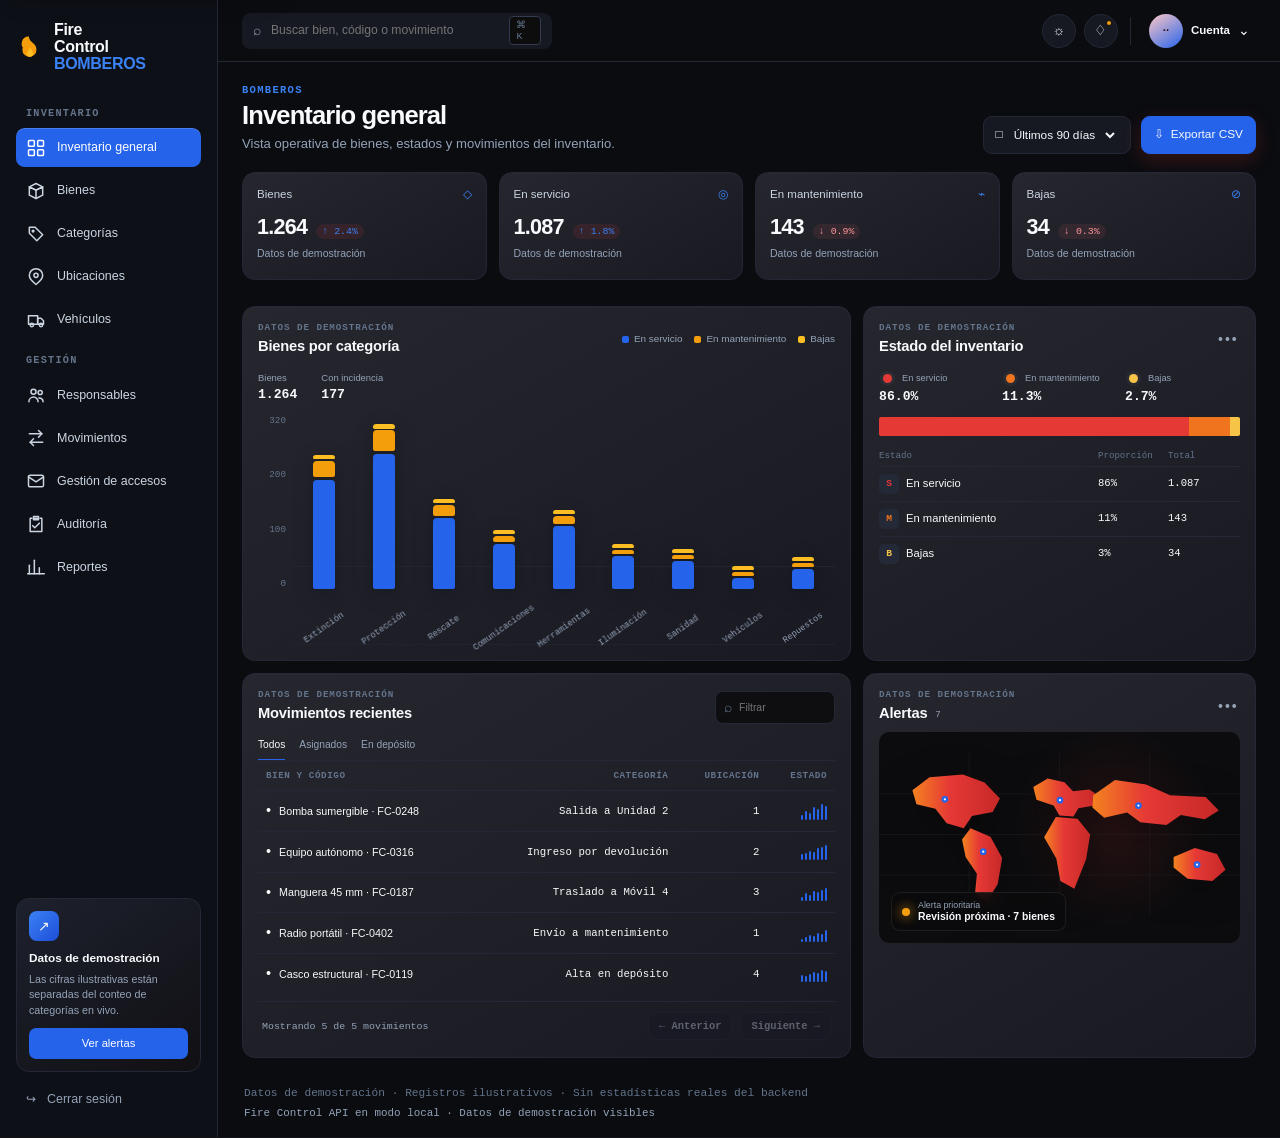
==== commit 08e10e74: "feat(auth): unify access requests and invitations in dashboard" ====
--- a/frontend/index.html
+++ b/frontend/index.html
@@ -56,7 +56,7 @@
           <span class="nav-icon" aria-hidden="true"><svg viewBox="0 0 24 24" fill="none" stroke="currentColor" stroke-width="1.8" stroke-linecap="round" stroke-linejoin="round"><path d="M4 7h15"/><path d="m15 3 4 4-4 4"/><path d="M20 17H5"/><path d="m9 13-4 4 4 4"/></svg></span><span>Movimientos</span>
         </button>
         <button class="nav-item" type="button" data-view="Invitaciones">
-          <span class="nav-icon" aria-hidden="true"><svg viewBox="0 0 24 24" fill="none" stroke="currentColor" stroke-width="1.8" stroke-linecap="round" stroke-linejoin="round"><rect x="3" y="5" width="18" height="14" rx="2"/><polyline points="3,7 12,13 21,7"/></svg></span><span>Invitaciones</span>
+          <span class="nav-icon" aria-hidden="true"><svg viewBox="0 0 24 24" fill="none" stroke="currentColor" stroke-width="1.8" stroke-linecap="round" stroke-linejoin="round"><rect x="3" y="5" width="18" height="14" rx="2"/><polyline points="3,7 12,13 21,7"/></svg></span><span>Gestión de accesos</span>
         </button>
         <button class="nav-item" type="button" data-view="Auditoría">
           <span class="nav-icon" aria-hidden="true"><svg viewBox="0 0 24 24" fill="none" stroke="currentColor" stroke-width="1.8" stroke-linecap="round" stroke-linejoin="round"><path d="M9 5h6"/><path d="M9 3h6v4H9z"/><path d="M7 5H5v16h14V5h-2"/><path d="m8 14 2.5 2.5L16 11"/></svg></span><span>Auditoría</span>
@@ -110,7 +110,7 @@
         <button type="button" data-view="Bienes">Bienes</button>
         <button type="button" data-view="Categorías">Categorías</button>
         <button type="button" data-view="Ubicaciones">Ubicaciones</button>
-        <button type="button" data-view="Invitaciones">Invitaciones</button>
+        <button type="button" data-view="Invitaciones">Gestión de accesos</button>
         <button type="button" data-view="Movimientos">Movimientos</button>
         <button type="button" data-view="Alertas">Alertas</button>
       </nav>
@@ -520,92 +520,78 @@
           </article>
         </section>
 
-        <!-- VISTA: INVITACIONES -->
-        <section id="view-invitaciones" class="view-content" data-view="Invitaciones" hidden aria-label="Gestión de invitaciones">
+        <!-- VISTA: GESTIÓN DE ACCESOS (SOLICITUDES E INVITACIONES REALES) -->
+        <section id="view-invitaciones" class="view-content" data-view="Invitaciones" hidden aria-label="Gestión de accesos">
           <article class="panel">
             <header class="panel-header">
               <div>
                 <p class="panel-kicker">Acceso y Seguridad</p>
-                <h2>Invitaciones y Altas de Personal</h2>
+                <h2>Gestión de accesos</h2>
               </div>
               <div class="panel-toolbar">
                 <label class="table-search view-search">
                   <span aria-hidden="true">⌕</span>
-                  <span class="sr-only">Buscar invitaciones</span>
-                  <input type="search" placeholder="Buscar por correo o rol…" aria-label="Buscar invitaciones">
+                  <span class="sr-only">Buscar en gestión de accesos</span>
+                  <input type="search" id="access-search-input" placeholder="Buscar por correo, origen o estado…" aria-label="Buscar en gestión de accesos">
                 </label>
-                <button type="button" class="action-button primary"><span aria-hidden="true">+</span> Nueva invitación</button>
+                <button type="button" class="action-button" id="btn-refresh-access">
+                  <span aria-hidden="true">↻</span> Actualizar
+                </button>
               </div>
             </header>
-            <div class="table-tabs" role="tablist" aria-label="Filtrar por estado de la invitación">
-              <button class="is-active" type="button" role="tab" aria-selected="true" data-filter="all">Todas <span class="count-badge">4</span></button>
-              <button type="button" role="tab" aria-selected="false" data-filter="pending">Pendientes <span class="count-badge">2</span></button>
-              <button type="button" role="tab" aria-selected="false" data-filter="accepted">Aceptadas <span class="count-badge">1</span></button>
-              <button type="button" role="tab" aria-selected="false" data-filter="expired">Expiradas <span class="count-badge">1</span></button>
-            </div>
-            <div class="table-scroll">
-              <table>
-                <thead>
-                  <tr>
-                    <th scope="col">Destinatario</th>
-                    <th scope="col">Rol Asignado</th>
-                    <th scope="col">Fecha de Envío</th>
-                    <th scope="col">Vencimiento</th>
-                    <th scope="col">Estado</th>
-                    <th scope="col"><span class="sr-only">Acciones</span></th>
-                  </tr>
-                </thead>
-                <tbody>
-                  <tr data-status="pending">
-                    <td><strong>j.martinez@bomberos.gob.ar</strong></td>
-                    <td><span class="badge-role">BOMBERO</span></td>
-                    <td class="table-muted">26/10/2026 10:15</td>
-                    <td class="table-muted">28/10/2026 (en 42h)</td>
-                    <td><span class="status-pill warning">Pendiente</span></td>
-                    <td>
-                      <div class="table-actions">
-                        <button class="action-button-sm" type="button">Reemitir</button>
-                        <button class="action-button-sm danger" type="button">Revocar</button>
-                      </div>
-                    </td>
-                  </tr>
-                  <tr data-status="pending">
-                    <td><strong>r.sosa@bomberos.gob.ar</strong></td>
-                    <td><span class="badge-role">SUPERVISOR</span></td>
-                    <td class="table-muted">26/10/2026 09:30</td>
-                    <td class="table-muted">28/10/2026 (en 41h)</td>
-                    <td><span class="status-pill warning">Pendiente</span></td>
-                    <td>
-                      <div class="table-actions">
-                        <button class="action-button-sm" type="button">Reemitir</button>
-                        <button class="action-button-sm danger" type="button">Revocar</button>
-                      </div>
-                    </td>
-                  </tr>
-                  <tr data-status="accepted">
-                    <td><strong>m.alvarez@bomberos.gob.ar</strong></td>
-                    <td><span class="badge-role">BOMBERO</span></td>
-                    <td class="table-muted">25/10/2026 14:00</td>
-                    <td class="table-muted">27/10/2026</td>
-                    <td><span class="status-pill success">Aceptada</span></td>
-                    <td>
-                      <small class="table-muted">Registrado</small>
-                    </td>
-                  </tr>
-                  <tr data-status="expired">
-                    <td><strong>d.fernandez@bomberos.gob.ar</strong></td>
-                    <td><span class="badge-role">BOMBERO</span></td>
-                    <td class="table-muted">20/10/2026 08:00</td>
-                    <td class="table-muted">22/10/2026</td>
-                    <td><span class="status-pill danger">Expirada</span></td>
-                    <td>
-                      <div class="table-actions">
-                        <button class="action-button-sm" type="button">Reemitir</button>
-                      </div>
-                    </td>
-                  </tr>
-                </tbody>
-              </table>
+
+            <div class="table-tabs" id="access-management-tabs" role="tablist" aria-label="Secciones de gestión de accesos">
+              <button class="is-active" type="button" role="tab" id="tab-access-requests" aria-selected="true" aria-controls="panel-access-requests" data-access-tab="requests">
+                Solicitudes pendientes <span class="count-badge" id="access-requests-count">0</span>
+              </button>
+              <button type="button" role="tab" id="tab-access-invitations" aria-selected="false" aria-controls="panel-access-invitations" data-access-tab="invitations">
+                Invitaciones emitidas <span class="count-badge" id="access-invitations-count">0</span>
+              </button>
+            </div>
+
+            <div id="access-feedback-banner" class="access-feedback-banner" role="status" aria-live="polite" hidden style="margin: 12px 0; padding: 10px 14px; border-radius: 6px; font-size: 0.78rem; border: 1px solid var(--border);"></div>
+
+            <div id="panel-access-requests" role="tabpanel" aria-labelledby="tab-access-requests">
+              <div class="table-scroll">
+                <table>
+                  <thead>
+                    <tr>
+                      <th scope="col">Solicitante</th>
+                      <th scope="col">Método de solicitud</th>
+                      <th scope="col">Fecha de solicitud</th>
+                      <th scope="col">Estado</th>
+                      <th scope="col"><span class="sr-only">Acciones</span></th>
+                    </tr>
+                  </thead>
+                  <tbody id="access-requests-tbody">
+                    <tr>
+                      <td colspan="5" style="text-align:center; padding: 24px; color: var(--text-soft);">Cargando solicitudes pendientes…</td>
+                    </tr>
+                  </tbody>
+                </table>
+              </div>
+            </div>
+
+            <div id="panel-access-invitations" role="tabpanel" aria-labelledby="tab-access-invitations" hidden>
+              <div class="table-scroll">
+                <table>
+                  <thead>
+                    <tr>
+                      <th scope="col">Destinatario</th>
+                      <th scope="col">Rol asignado</th>
+                      <th scope="col">Fecha de emisión</th>
+                      <th scope="col">Vencimiento</th>
+                      <th scope="col">Estado</th>
+                      <th scope="col"><span class="sr-only">Acciones</span></th>
+                    </tr>
+                  </thead>
+                  <tbody id="access-invitations-tbody">
+                    <tr>
+                      <td colspan="6" style="text-align:center; padding: 24px; color: var(--text-soft);">Cargando invitaciones emitidas…</td>
+                    </tr>
+                  </tbody>
+                </table>
+              </div>
             </div>
           </article>
         </section>
